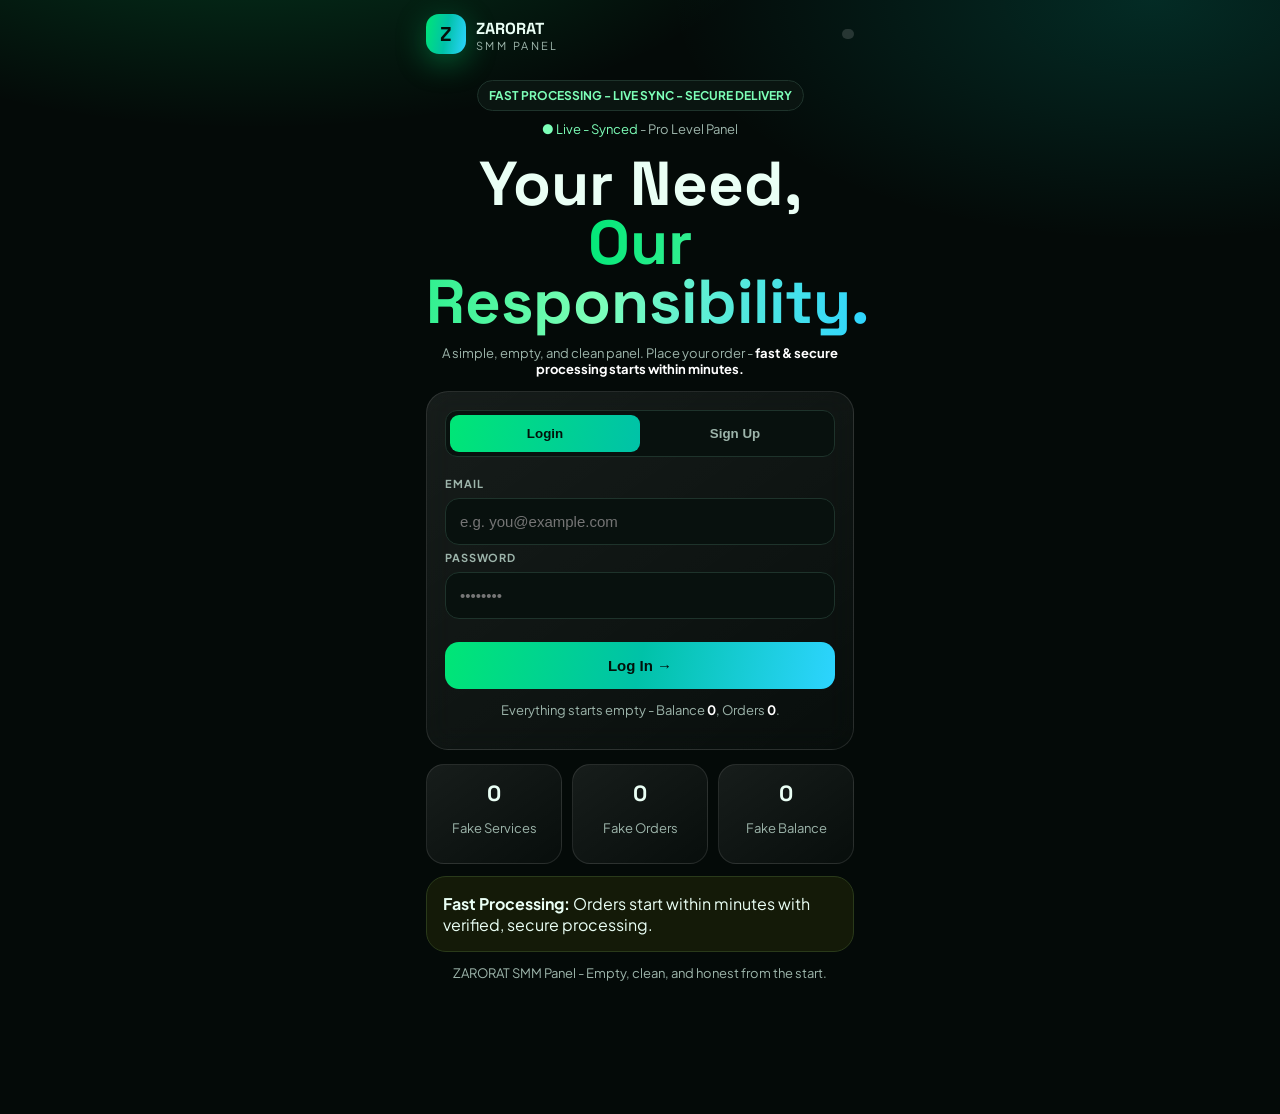
==== Index.html @ 564c0ac4 "Add files via upload" ====
<!DOCTYPE html>
<html lang="en"><head><meta charset="UTF-8"><meta name="viewport" content="width=device-width,initial-scale=1,viewport-fit=cover">
<title>ZARORAT - SMM Panel</title>
<link href="https://fonts.googleapis.com/css2?family=Space+Grotesk:wght@500;600;700&family=Plus+Jakarta+Sans:wght@400;500;600;700;800&display=swap" rel="stylesheet">
<style>
:root{--bg:#040a08;--line:#1e332b;--text:#eafff5;--muted:#9db5ab;--green:#00e676;--teal:#00c2a8}
*{box-sizing:border-box;-webkit-tap-highlight-color:transparent}body{margin:0;background:radial-gradient(900px 400px at 20% -10%,rgba(0,230,118,.22),transparent 60%),radial-gradient(800px 400px at 90% 0%,rgba(0,194,168,.18),transparent 60%),var(--bg);color:var(--text);font-family:'Plus Jakarta Sans',system-ui,sans-serif}
.font-display{font-family:'Space Grotesk',sans-serif}.wrap{max-width:460px;margin:auto;padding:14px 16px 120px}.wrap-wide{max-width:1180px;margin:auto;padding:14px 16px 60px}
.top{display:flex;justify-content:space-between;align-items:center}.logo{display:flex;gap:10px;align-items:center}.z{width:40px;height:40px;border-radius:13px;background:linear-gradient(100deg,#00e676,#00c2a8,#2dd4ff);display:flex;align-items:center;justify-content:center;font-family:'Space Grotesk';font-weight:700;font-size:20px;color:#03110a;box-shadow:0 8px 30px rgba(0,230,118,.35)}
.dot{width:10px;height:10px;border-radius:99px;background:#fff;opacity:.14;border:none;cursor:pointer}
.chip{border:1px solid var(--line);background:#0a1511;border-radius:999px;padding:7px 11px;font-size:12px;font-weight:700;display:inline-flex;gap:6px;align-items:center}
.hero{margin-top:26px;text-align:center}.hero h1{font-family:'Space Grotesk';font-size:clamp(38px,11vw,62px);line-height:.95;margin:18px 0 12px}.grad-text{background:linear-gradient(100deg,#00e676,#7dffb8,#2dd4ff);-webkit-background-clip:text;background-clip:text;color:transparent}
.glass{background:linear-gradient(145deg,rgba(255,255,255,.08),rgba(255,255,255,.02));border:1px solid rgba(255,255,255,.11);backdrop-filter:blur(14px);border-radius:22px;padding:18px}
.input{width:100%;background:#08110e;border:1px solid var(--line);color:var(--text);border-radius:14px;padding:14px;font-size:15px;outline:none;margin-top:6px}.input:focus{border-color:#00e676;box-shadow:0 0 0 3px rgba(0,230,118,.16)}
.label{font-size:11px;font-weight:700;letter-spacing:.08em;text-transform:uppercase;color:var(--muted)}
.btn{width:100%;background:linear-gradient(100deg,#00e676,#00c2a8,#2dd4ff);color:#03110a;border:none;border-radius:14px;padding:15px;font-weight:800;font-size:15px;cursor:pointer}
.btn2{background:#0e1a14;border:1px solid var(--line);color:var(--text);border-radius:12px;padding:10px 14px;font-weight:700;cursor:pointer}
.tabs{display:grid;grid-template-columns:1fr 1fr;background:#08110e;border:1px solid var(--line);border-radius:12px;padding:4px}.tabs button{border:none;padding:11px;border-radius:9px;font-weight:700;cursor:pointer;background:transparent;color:var(--muted)}.tabs button.on{background:linear-gradient(100deg,#00e676,#00c2a8);color:#03110a}
.grid3{display:grid;grid-template-columns:1fr 1fr 1fr;gap:10px;margin-top:14px}.mini{background:linear-gradient(145deg,rgba(255,255,255,.08),rgba(255,255,255,.02));border:1px solid rgba(255,255,255,.1);border-radius:18px;padding:14px;text-align:center}
.hidden{display:none!important}.sticky{position:sticky;top:0;z-index:20;background:rgba(5,11,9,.92);backdrop-filter:blur(12px);border-bottom:1px solid var(--line);margin:-14px -16px 0;padding:12px 16px}
.card{background:linear-gradient(145deg,rgba(255,255,255,.08),rgba(255,255,255,.02));border:1px solid rgba(255,255,255,.1);border-radius:20px;padding:16px;margin-top:12px}
.stat{display:grid;grid-template-columns:1fr 1fr;gap:12px}.stat>div{background:linear-gradient(145deg,rgba(255,255,255,.08),rgba(255,255,255,.02));border:1px solid rgba(255,255,255,.1);border-radius:20px;padding:16px}
.big{font-family:'Space Grotesk';font-size:28px;font-weight:700}.green{color:var(--green)} .muted{color:var(--muted);font-size:13px}
.nav{position:fixed;bottom:0;left:0;right:0;background:#070f0c;border-top:1px solid var(--line);padding:8px 6px calc(10px + env(safe-area-inset-bottom));z-index:30}.navin{max-width:460px;margin:auto;display:grid;grid-template-columns:repeat(7,1fr)}.nav button{background:none;border:none;color:var(--muted);font-size:10px;font-weight:700;display:flex;flex-direction:column;gap:3px;align-items:center;cursor:pointer}.nav button.on{color:var(--green)}
.easypaisa{background:linear-gradient(135deg,#7dffb8,#00e676,#00c2a8);color:#03110a;border-radius:26px;padding:18px;margin-top:14px}.easypaisa .num{font-family:'Space Grotesk';font-size:36px;font-weight:700}
.flex{display:flex;gap:8px}.mt{margin-top:14px} .bar{height:8px;background:#08110e;border-radius:99px;overflow:hidden}.bar i{display:block;height:100%;background:linear-gradient(90deg,#00e676,#2dd4ff)}
.admin-nav{display:flex;gap:8px;overflow:auto;padding-bottom:4px;scrollbar-width:none}.admin-nav button{white-space:nowrap}
.pill{padding:5px 10px;border-radius:999px;font-size:11px;font-weight:800}.ok{background:#0f2a1e;color:#7dffb8;border:1px solid #1f4a35}.warn{background:#2a230f;color:#ffd88a;border:1px solid #4a3a1a}.bad{background:#2a1013;color:#ff8a94;border:1px solid #4a1a20}
.row{display:flex;justify-content:space-between;gap:10px;align-items:center}
</style></head><body><div id="app"></div>
<script>
const KEY="ZARORAT-ADM-2026";
let DB=JSON.parse(localStorage.getItem("zarorat_v2")||"null")||{users:[],services:[],orders:[],deposits:[],tickets:[],notifications:[],coupons:[],announcements:[],categories:[],activity:[],settings:{panelName:"ZARORAT",minDeposit:50,referralBonus:5,supportMessage:"Ask the admin anything. Replies appear inside your ticket."},favorites:[],transactions:[]};
let cur=JSON.parse(localStorage.getItem("zarorat_cur")||"null");
let screen=cur?"user":"auth",tab="home",adminTab="dashboard",authMode="login",catFilter="All",search="",sortBy="featured",tap=0,tapT=null;
function save(){localStorage.setItem("zarorat_v2",JSON.stringify(DB));if(cur)localStorage.setItem("zarorat_cur",JSON.stringify(cur));else localStorage.removeItem("zarorat_cur")}
function uid(){return Math.random().toString(36).slice(2,9)+Date.now().toString(36)}
function esc(s){return String(s||"").replace(/</g,"&lt;")}
function money(n){return "Rs "+(n||0)}
function log(t){DB.activity.unshift({text:t,createdAt:new Date().toISOString()});save()}
function notify(u2,t,m){DB.notifications.unshift({id:uid(),userId:u2,title:t,message:m,readBy:[],createdAt:new Date().toISOString()});save()}
function level(s){if(s>=20000)return{name:"VIP",next:"Top level reached",p:100};if(s>=5000)return{name:"Gold",next:"Spend Rs 20,000 for VIP",p:s/200};if(s>=1000)return{name:"Silver",next:"Spend Rs 5,000 for Gold",p:s/50};return{name:"New",next:"Spend Rs 1,000 for Silver",p:s/10}}
function myOrders(){return DB.orders.filter(o=>cur&&o.userId===cur.id).sort((a,b)=>b.createdAt.localeCompare(a.createdAt))}
function myDeposits(){return DB.deposits.filter(d=>cur&&d.userId===cur.id)}
function myTickets(){return DB.tickets.filter(t=>cur&&t.userId===cur.id)}
function myNotifs(){return DB.notifications.filter(n=>cur&&(n.userId==="all"||n.userId===cur.id))}
function unread(){return myNotifs().filter(n=>!(n.readBy||[]).includes(cur.id)).length}
function serviceCard(s){let pop=DB.orders.filter(o=>o.serviceId===s.id).length,fav=DB.favorites.some(f=>cur&&f.userId===cur.id&&f.serviceId===s.id);return `<div class="card"><div class="row"><div><span class="chip" style="color:#7dffb8">${esc(s.category)}</span><p style="font-weight:800;margin:10px 0 4px">${esc(s.name)}</p><p class="muted">Min ${s.min} - Max ${s.max} ${pop?` - ${pop} orders`:""}</p><p class="muted">${esc(s.description||"")}</p></div><div style="text-align:right"><b class="green">${money(s.pricePer1000)}<br><span class="muted" style="font-size:11px">/ 1000</span></b><br><button class="btn2" style="margin-top:8px" onclick="toggleFav('${s.id}')">${fav?"★":"☆"}</button></div></div><button class="btn" style="margin-top:12px;padding:11px" onclick="orderService('${s.id}')">Order This Service</button></div>`}
function render(){let app=document.getElementById("app");if(screen==="auth")app.innerHTML=authHTML();else if(screen==="admin")app.innerHTML=adminHTML();else app.innerHTML=userHTML();window.scrollTo(0,0)}
function authHTML(){return `<div class="wrap"><div class="row"><div class="logo"><div class="z">Z</div><div><b class="font-display">${DB.settings.panelName}</b><div class="muted" style="font-size:11px;letter-spacing:.22em">SMM PANEL</div></div></div><button class="dot" onclick="dotTap()"></button></div>
<div id="adminBox" class="hidden glass mt"><p class="label">Admin Access</p><div class="flex" style="margin-top:10px"><input id="admKey" type="password" class="input" style="margin:0" placeholder="Admin key"><button class="btn" style="width:auto;margin-left:8px" onclick="openAdmin()">Open</button></div><p id="admErr" class="muted"></p></div>
<div class="hero"><span class="chip" style="color:#7dffb8">FAST PROCESSING - LIVE SYNC - SECURE DELIVERY</span><p class="muted" style="margin-top:10px"><span style="color:#7dffb8">● Live - Synced</span> - Pro Level Panel</p><h1>Your Need,<br><span class="grad-text">Our Responsibility.</span></h1><p class="muted">A simple, empty, and clean panel. Place your order - <b style="color:#fff">fast & secure processing starts within minutes.</b></p></div>
<div class="glass mt"><div class="tabs"><button class="${authMode==="login"?"on":""}" onclick="setAuth('login')">Login</button><button class="${authMode==="signup"?"on":""}" onclick="setAuth('signup')">Sign Up</button></div>
<div style="margin-top:14px">${authMode==="signup"?`<label class="label">Full Name</label><input id="fName" class="input" placeholder="Your name">`:""}
<label class="label">Email</label><input id="fEmail" class="input" placeholder="e.g. you@example.com">
<label class="label">Password</label><input id="fPass" type="password" class="input" placeholder="••••••••">
${authMode==="signup"?`<label class="label">Referral Code (Optional)</label><input id="fRef" class="input" placeholder="e.g. ZAR-ABC123">`:""}
<p id="authMsg" class="muted"></p><button class="btn" style="margin-top:10px" onclick="doAuth()">${authMode==="login"?"Log In →":"Create Account →"}</button><p style="text-align:center" class="muted">Everything starts empty - Balance <b style="color:#fff">0</b>, Orders <b style="color:#fff">0</b>.</p></div></div>
<div class="grid3"><div class="mini"><b class="font-display" style="font-size:22px">0</b><p class="muted">Fake Services</p></div><div class="mini"><b class="font-display" style="font-size:22px">0</b><p class="muted">Fake Orders</p></div><div class="mini"><b class="font-display" style="font-size:22px">0</b><p class="muted">Fake Balance</p></div></div>
<div class="card" style="border-color:#2a3a1a;background:#141a08"><b>Fast Processing:</b> Orders start within minutes with verified, secure processing.</div>
<p style="text-align:center" class="muted">${DB.settings.panelName} SMM Panel - Empty, clean, and honest from the start.</p></div>`}
function setAuth(m){authMode=m;render()}
function dotTap(){tap++;clearTimeout(tapT);if(tap>=3){tap=0;document.getElementById("adminBox").classList.remove("hidden");return}tapT=setTimeout(()=>tap=0,900)}
function openAdmin(){let v=document.getElementById("admKey").value;if(v.trim()===KEY){screen="admin";adminTab="dashboard";render()}else document.getElementById("admErr").textContent="Admin key is incorrect."}
function doAuth(){let email=document.getElementById("fEmail").value.trim().toLowerCase(),pass=document.getElementById("fPass").value,msg=document.getElementById("authMsg");if(!email.includes("@")){msg.textContent="Enter a valid email address.";return}if(pass.length<4){msg.textContent="Password must be at least 4 characters.";return}let uname=email.split("@")[0];if(authMode==="signup"){let name=document.getElementById("fName").value.trim();if(!name){msg.textContent="Enter your name.";return}if(DB.users.some(u=>u.email===email)){msg.textContent="An account with this email already exists. Please log in instead.";return}let ref=document.getElementById("fRef").value.trim().toUpperCase(),referredBy="";if(ref){let r=DB.users.find(u=>u.referralCode===ref);if(!r){msg.textContent="That referral code is not valid.";return}referredBy=r.id}let code="ZAR-"+uname.toUpperCase().replace(/[^A-Z0-9]/g,"").slice(0,6)+uid().slice(0,4).toUpperCase();let u={id:uid(),name,username:uname,email,password:pass,balance:0,status:"Active",referralCode:code,referredBy,createdAt:new Date().toISOString()};DB.users.push(u);cur=u;save();log("New user signed up: @"+uname);screen="user";tab="home";render()}else{let f=DB.users.find(u=>(u.email===email||u.username===email)&&u.password===pass);if(!f){msg.textContent="Email or password is incorrect.";return}if(f.status==="Blocked"){msg.textContent="Your account is blocked. Contact support.";return}cur=f;save();screen="user";tab="home";render()}}
function logout(){cur=null;save();screen="auth";render()}
function orderService(id){tab="new";render();setTimeout(()=>{let el=document.getElementById("selSvc");if(el)el.value=id;calcPrice()},50)}
function toggleFav(id){if(!cur)return;let i=DB.favorites.findIndex(f=>f.userId===cur.id&&f.serviceId===id);if(i>=0)DB.favorites.splice(i,1);else DB.favorites.push({userId:cur.id,serviceId:id,createdAt:new Date().toISOString()});save();render()}
function calcPrice(){let sel=document.getElementById("selSvc"),q=document.getElementById("qty");if(!sel||!q)return;let s=DB.services.find(x=>x.id===sel.value);let box=document.getElementById("priceBox");if(!s||!q.value){box.innerHTML="";return}let est=Math.ceil(Number(q.value)/1000*s.pricePer1000);let coup=document.getElementById("couponIn")?.value.trim().toUpperCase();let disc=0;if(coup){let c=DB.coupons.find(x=>x.code===coup&&x.active);if(c)disc=Math.floor(est*c.discountPercent/100)}box.innerHTML=`<div class="row"><span class="muted">Estimated Price</span><b>${money(est)}</b></div>${disc?`<div class="row"><span class="muted">Coupon Discount</span><b class="green">- ${money(disc)}</b></div>`:""}<div class="row" style="border-top:1px solid var(--line);padding-top:8px"><span>You Pay</span><b class="green">${money(Math.max(0,est-disc))}</b></div>`;box.dataset.final=Math.max(0,est-disc)}
function placeOrder(){let sel=document.getElementById("selSvc"),link=document.getElementById("link").value.trim(),q=Number(document.getElementById("qty").value),msg=document.getElementById("orderMsg");let s=DB.services.find(x=>x.id===sel.value);if(!s){msg.textContent="Please select a service first.";return}if(!link.startsWith("http")){msg.textContent="Enter a valid link - it must start with http / https.";return}if(!q||q<s.min||q>s.max){msg.textContent=`Quantity must be between ${s.min} and ${s.max}.`;return}calcPrice();let final=Number(document.getElementById("priceBox").dataset.final||0);if(cur.balance<final){msg.textContent=`Balance is low. You need ${money(final)}, and your balance is ${money(cur.balance)}.`;return}let coup=document.getElementById("couponIn").value.trim().toUpperCase();let c=DB.coupons.find(x=>x.code===coup&&x.active);DB.orders.unshift({id:uid(),userId:cur.id,username:cur.username,serviceId:s.id,serviceName:s.name,link,quantity:q,price:final,status:"Pending",couponCode:c?c.code:"",createdAt:new Date().toISOString()});cur.balance-=final;save();log(`User @${cur.username} placed order: ${s.name} (Qty ${q}, ${money(final)})`);if(cur.referredBy){let r=DB.users.find(u=>u.id===cur.referredBy);if(r){let bonus=Math.floor(final*DB.settings.referralBonus/100);if(bonus>0){r.balance+=bonus;DB.transactions.unshift({id:uid(),userId:r.id,username:r.username,type:"Referral Bonus",title:`Referral bonus from @${cur.username}`,amount:bonus,status:"Paid",createdAt:new Date().toISOString()});notify(r.id,"Referral Bonus Earned",`You earned ${money(bonus)} referral bonus from @${cur.username}.`)}}}save();tab="orders";render()}
function submitDeposit(){let amt=Number(document.getElementById("depAmt").value),tid=document.getElementById("depTid").value.trim(),note=document.getElementById("depNote").value.trim(),msg=document.getElementById("depMsg");if(!amt||amt<=0){msg.textContent="Enter a valid amount greater than 0.";return}if(amt<DB.settings.minDeposit){msg.textContent=`Minimum deposit is ${money(DB.settings.minDeposit)}.`;return}if(!tid){msg.textContent="Enter your Transaction ID (TID).";return}DB.deposits.unshift({id:uid(),userId:cur.id,username:cur.username,amount:amt,tid,note,status:"Pending",createdAt:new Date().toISOString()});save();log(`User @${cur.username} requested deposit: ${money(amt)} (TID ${tid})`);msg.textContent="Deposit request submitted! Status: Pending. Admin will approve it.";document.getElementById("depAmt").value="";document.getElementById("depTid").value=""}
function createTicket(){let sub=document.getElementById("tSub").value.trim(),m=document.getElementById("tMsg").value.trim(),msg=document.getElementById("ticketMsg");if(!sub||!m){msg.textContent="Enter a subject and a message.";return}DB.tickets.unshift({id:uid(),userId:cur.id,username:cur.username,email:cur.email,subject:sub,message:m,status:"Open",replies:[],createdAt:new Date().toISOString()});save();log(`User @${cur.username} opened ticket: ${sub}`);msg.textContent="Ticket created. Admin will reply here.";document.getElementById("tSub").value="";document.getElementById("tMsg").value="";render()}
function replyTicket(id){let v=document.getElementById("reply-"+id).value.trim();if(!v)return;let t=DB.tickets.find(x=>x.id===id);t.replies.push({sender:"user",text:v,at:new Date().toISOString()});t.status="Open";save();render()}
function markRead(id){let n=DB.notifications.find(x=>x.id===id);if(n&&!n.readBy.includes(cur.id))n.readBy.push(cur.id);save();render()}
function markAllRead(){myNotifs().forEach(n=>{if(!n.readBy.includes(cur.id))n.readBy.push(cur.id)});save();render()}
function copyText(t,el){if(navigator.clipboard)navigator.clipboard.writeText(t);if(el)el.textContent="Copied!";setTimeout(()=>render(),1200)}
function goTab(t){tab=t;render()}
function setCat(c){catFilter=c;render()}
function reorder(id){let o=DB.orders.find(x=>x.id===id);if(!o)return;tab="new";render();setTimeout(()=>{let el=document.getElementById("selSvc");if(el)el.value=o.serviceId;let l=document.getElementById("link");if(l)l.value=o.link;let q=document.getElementById("qty");if(q)q.value=o.quantity;calcPrice()},50)}
function userHTML(){
let spent=myOrders().filter(o=>o.status!=="Cancelled"&&o.status!=="Refunded").reduce((s,o)=>s+o.price,0);
let comp=myOrders().filter(o=>o.status==="Completed").length,pend=myOrders().filter(o=>o.status==="Pending").length;
let lvl=level(spent),refs=DB.users.filter(u=>u.referredBy===cur.id),refEarn=DB.transactions.filter(t=>t.userId===cur.id&&t.type==="Referral Bonus").reduce((s,t)=>s+t.amount,0);
let ann=DB.announcements.filter(a=>a.enabled);
let visible=DB.services.filter(s=>(catFilter==="All"||s.category===catFilter)&&s.name.toLowerCase().includes(search.toLowerCase()));
if(sortBy==="low")visible=[...visible].sort((a,b)=>a.pricePer1000-b.pricePer1000);if(sortBy==="high")visible=[...visible].sort((a,b)=>b.pricePer1000-a.pricePer1000);
let cats=["All",...new Set([...(DB.categories.map(c=>c.name)),...DB.services.map(s=>s.category),"Instagram","TikTok","YouTube","Facebook","Design","Website","Other"])];
let favIds=new Set(DB.favorites.filter(f=>f.userId===cur.id).map(f=>f.serviceId));
let wallet=[];myDeposits().forEach(d=>wallet.push({date:d.createdAt,title:"Deposit - Easypaisa",detail:"TID "+d.tid,amount:d.amount,status:d.status}));myOrders().forEach(o=>wallet.push({date:o.createdAt,title:"Order - "+o.serviceName,detail:"Qty "+o.quantity,amount:-o.price,status:o.status}));DB.transactions.filter(t=>t.userId===cur.id).forEach(t=>wallet.push({date:t.createdAt,title:t.title,detail:t.type,amount:t.amount,status:t.status}));wallet.sort((a,b)=>b.date.localeCompare(a.date));
let header=`<div class="wrap"><div class="sticky"><div class="row"><div class="logo"><div class="z">Z</div><div><b class="font-display">${DB.settings.panelName} <span class="green">PANEL</span></b><div class="muted">Hello, ${esc(cur.name)} - <span style="color:#7dffb8">● Live - Synced</span></div></div></div><div class="flex"><button class="btn2" onclick="goTab('notifications')">🔔 ${unread()?`<b style="color:#ff5d6c">${unread()}</b>`:""}</button><button class="btn2" onclick="logout()">Logout</button></div></div></div>`;
let body="";
if(tab==="home"){
body+=ann.map(a=>`<div class="card" style="border-color:#2a3a1a;background:#141a08"><b>📢 ${esc(a.title)}</b><p>${esc(a.message)}</p></div>`).join("");
body+=`<div style="background:linear-gradient(100deg,#00e676,#00c2a8,#2dd4ff);color:#03110a;border-radius:24px;padding:20px;margin-top:14px"><p style="font-size:11px;font-weight:800;letter-spacing:.18em">FAST PROCESSING - SECURE APPROVAL</p><h2 class="font-display" style="font-size:28px;line-height:1.05;margin:8px 0">Place your order,<br>processing starts fast.</h2><button class="btn" style="background:#03110a;color:#fff;width:auto;padding:11px 18px" onclick="goTab('new')">New Order →</button></div>`;
body+=`<div class="row mt"><h3 class="font-display">📊 My Analytics</h3><span class="chip">👑 ${lvl.name}</span></div><div class="stat mt"><div><p class="muted">MY BALANCE</p><p class="big">${money(cur.balance)}</p><a href="#" onclick="goTab('wallet');return false" class="green" style="font-size:12px;font-weight:700">View Wallet History →</a></div><div><p class="muted">TOTAL ORDERS</p><p class="big">${myOrders().length}</p></div><div><p class="muted">TOTAL SPENT</p><p class="big">${money(spent)}</p><p class="muted">${lvl.next}</p></div><div><p class="muted">COMPLETED</p><p class="big">${comp}</p><p style="color:#ffd88a;font-size:12px">${pend} pending</p></div></div>`;
body+=`<div class="flex mt"><button class="btn2" style="flex:1" onclick="goTab('favorites')">⭐ Favorites<br><span class="muted">${DB.services.filter(s=>favIds.has(s.id)).length} saved</span></button><button class="btn2" style="flex:1" onclick="goTab('profile')">🎁 Referrals<br><span class="muted">${refs.length} - ${money(refEarn)} earned</span></button></div>`;
body+=`<button class="card" style="width:100%;text-align:left;display:flex;gap:12px;align-items:center;cursor:pointer" onclick="goTab('deposit')"><span style="width:44px;height:44px;border-radius:14px;background:linear-gradient(100deg,#00e676,#00c2a8);display:flex;align-items:center;justify-content:center;font-size:20px">₨</span><span style="flex:1;text-align:left"><b>Add Funds - Easypaisa</b><br><span class="muted">Deposit to 03493959558 — Mohammad Ajmal</span></span>→</button>`;
body+=`<button class="card" style="width:100%;text-align:left;cursor:pointer" onclick="goTab('support')">🛟 <b>Support / Tickets</b> <span class="muted">- ${myTickets().length} tickets - Instant Support</span></button>`;
body+=`<div class="row mt"><h3 class="font-display">Services</h3><span class="chip">${DB.services.length} available</span></div><div style="display:flex;gap:8px;overflow:auto;margin-top:10px">${cats.map(c=>`<button class="btn2" style="${catFilter===c?'background:linear-gradient(100deg,#00e676,#00c2a8);color:#03110a':''};white-space:nowrap" onclick="setCat('${c}')">${c}</button>`).join("")}</div><div class="flex mt"><input class="input" style="margin:0" placeholder="Search services..." value="${esc(search)}" oninput="search=this.value;render()"><select class="input" style="margin:0;width:150px" onchange="sortBy=this.value;render()"><option value="featured">Featured</option><option value="low">Price: Low → High</option><option value="high">Price: High → Low</option></select></div><div>${visible.length?visible.map(serviceCard).join(""):`<div class="card" style="text-align:center;padding:28px"><h3>No services available yet</h3><p class="muted">Please contact admin to add a service. As soon as a service is added, it will be listed here.</p><button class="btn2" onclick="goTab('support')">Contact Support</button></div>`}</div>`;
body+=`<div class="card" style="border-color:#2a3a1a;background:#141a08">🔒 <b>Fast Processing:</b> Orders are processed with fast & secure processing. Instant Support available.</div>`;
}
if(tab==="deposit"){
body+=`<h2 class="font-display" style="font-size:32px">Deposit</h2><p class="muted">ADD FUNDS - SECURE APPROVAL</p><div class="easypaisa"><div class="row"><span style="background:#03110a;color:#fff;padding:6px 12px;border-radius:999px;font-size:11px;font-weight:800">🏦 EASYPAISA</span><span style="background:rgba(255,255,255,.25);padding:5px 10px;border-radius:999px;font-size:11px;font-weight:800">SECURE - VERIFIED</span></div><p style="font-size:11px;font-weight:800;letter-spacing:.16em;margin-top:18px">SEND MONEY TO THIS ACCOUNT</p><p class="num">03493959558</p><div style="background:#03110a;color:#fff;border-radius:16px;padding:14px;display:flex;justify-content:space-between"><div><p style="font-size:11px;color:#9db5ab">ACCOUNT NAME</p><b style="font-size:18px">Mohammad Ajmal</b></div><span class="chip" style="color:#7dffb8">EASYPAISA</span></div><button class="btn" style="background:#03110a;color:#fff;margin-top:12px" onclick="copyText('03493959558',this)">📋 Copy Number</button></div>`;
body+=`<div class="grid3"><div class="mini"><p class="muted">YOUR BALANCE</p><b>${money(cur.balance)}</b></div><div class="mini"><p class="muted">DEPOSITS</p><b>${myDeposits().length}</b></div><div class="mini"><p class="muted">PENDING</p><b style="color:#ffd88a">${myDeposits().filter(d=>d.status==="Pending").length}</b></div></div>`;
body+=`<div class="card"><h3>How to Deposit</h3><p><b>1.</b> Send money to Easypaisa number above</p><p class="muted">Open Easypaisa and send your amount to 03493959558 — Mohammad Ajmal.</p><p><b>2.</b> Enter Amount + Transaction ID (TID) below</p><p class="muted">After payment, copy the TID from your Easypaisa receipt / SMS.</p><p><b>3.</b> Submit — Admin will approve and add balance</p><p class="muted">Your request stays Pending until admin checks it.</p></div>`;
body+=`<div class="card"><h3>Deposit Form</h3><label class="label">Amount (Rs) * — Minimum ${money(DB.settings.minDeposit)}</label><input id="depAmt" type="number" class="input" placeholder="e.g. 500"><label class="label">Transaction ID (TID) *</label><input id="depTid" class="input" placeholder="e.g. 1234567890"><label class="label">Note (Optional)</label><input id="depNote" class="input" placeholder="e.g. Sent from Easypaisa app"><p id="depMsg" class="muted"></p><button class="btn" onclick="submitDeposit()">Submit Deposit Request</button><p class="muted" style="text-align:center">Balance is added only after admin approval.</p></div>`;
body+=`<h3 class="mt">Deposit History <span class="chip">${myDeposits().length} deposits</span></h3>`+(myDeposits().length?myDeposits().map(d=>`<div class="card"><div class="row"><div><b class="font-display" style="font-size:24px">${money(d.amount)}</b><p class="muted">TID: <b style="color:#fff">${esc(d.tid)}</b></p><p class="muted">${esc(d.note||"")} - ${new Date(d.createdAt).toLocaleString()}</p></div><span class="pill ${d.status==="Approved"?"ok":d.status==="Rejected"?"bad":"warn"}">${d.status}</span></div></div>`).join(""):`<div class="card" style="text-align:center">No deposits yet</div>`);
}
if(tab==="new"){
body+=`<h2 class="font-display">New Order</h2><p class="muted">Balance: <b style="color:#fff">${money(cur.balance)}</b></p><div class="card"><label class="label">Select Service</label><select id="selSvc" class="input" onchange="calcPrice()"><option value="">— Choose a service —</option>${DB.services.map(s=>`<option value="${s.id}">${esc(s.name)} — ${money(s.pricePer1000)}/1000</option>`).join("")}</select><label class="label">Link</label><input id="link" class="input" placeholder="https://instagram.com/..."><label class="label">Quantity</label><input id="qty" type="number" class="input" placeholder="e.g. 1000" oninput="calcPrice()"><label class="label">Coupon Code (Optional)</label><div class="flex"><input id="couponIn" class="input" style="margin:0" placeholder="e.g. SAVE10"><button class="btn2" onclick="calcPrice()">Apply</button></div><div id="priceBox" class="card" style="background:#08110e"></div><p id="orderMsg" class="muted"></p><button class="btn" onclick="placeOrder()">Place Order</button></div><button class="card" style="width:100%;text-align:left;cursor:pointer" onclick="goTab('support')">💬 <b>Order Help via Support</b><br><span class="muted">Open a ticket and admin will help →</span></button>`;
}
if(tab==="orders"){
body+=`<h2 class="font-display">My Orders</h2><p class="muted">Track all your orders here.</p>`+(myOrders().length?myOrders().map(o=>`<div class="card"><div class="row"><div><b>${esc(o.serviceName)}</b><p class="muted">Qty ${o.quantity} - ${money(o.price)} ${o.couponCode?` - Coupon ${o.couponCode}`:""}</p></div><span class="pill ${o.status==="Completed"?"ok":o.status==="Cancelled"?"bad":"warn"}">${o.status}</span></div><p style="color:#7dc8ff;word-break:break-all">${esc(o.link)}</p><div class="bar mt"><i style="width:${o.status==="Completed"?100:o.status==="Cancelled"?100:35}%"></i></div><p class="muted">${new Date(o.createdAt).toLocaleString()}</p><button class="btn2" onclick="reorder('${o.id}')">↻ Reorder</button></div>`).join(""):`<div class="card" style="text-align:center"><h3>No orders yet</h3><button class="btn" onclick="goTab('new')">Place a New Order</button></div>`);
}
if(tab==="favorites"){let favs=DB.services.filter(s=>favIds.has(s.id));body+=`<h2 class="font-display">Favorites</h2><p class="muted">Tap the star on any service to save it here.</p>`+(favs.length?favs.map(serviceCard).join(""):`<div class="card" style="text-align:center">No favorites yet<br><button class="btn" style="margin-top:10px" onclick="goTab('home')">Browse Services</button></div>`)}
if(tab==="wallet"){body+=`<h2 class="font-display">Transaction History</h2><p class="muted">Deposits, order payments, refunds, referral bonuses.</p><div class="grid3"><div class="mini"><p class="muted">BALANCE</p><b>${money(cur.balance)}</b></div><div class="mini"><p class="muted">SPENT</p><b>${money(spent)}</b></div><div class="mini"><p class="muted">REFERRAL</p><b class="green">+ ${money(refEarn)}</b></div></div>`+(wallet.length?wallet.map(r=>`<div class="card"><div class="row"><div><b>${esc(r.title)}</b><p class="muted">${esc(r.detail)} - ${new Date(r.date).toLocaleString()}</p></div><div style="text-align:right"><b class="${r.amount>=0?"green":""}">${r.amount>=0?"+":""}${money(r.amount)}</b><br><span class="chip">${r.status}</span></div></div></div>`).join(""):`<div class="card" style="text-align:center">No transactions yet</div>`)}
if(tab==="notifications"){body+=`<h2 class="font-display">Notifications</h2><p class="muted">${unread()} unread - ${myNotifs().length} total</p>${unread()?`<button class="btn2" onclick="markAllRead()">Mark all as read</button>`:""}`+(myNotifs().length?myNotifs().map(n=>`<div class="card"><b>${esc(n.title)} ${!(n.readBy||[]).includes(cur.id)?"●":""}</b><p class="muted">${esc(n.message)}</p><p class="muted">${new Date(n.createdAt).toLocaleString()}</p>${!(n.readBy||[]).includes(cur.id)?`<button class="btn2" onclick="markRead('${n.id}')">Mark as Read</button>`:""}</div>`).join(""):`<div class="card" style="text-align:center">No notifications yet</div>`)}
if(tab==="support"){
body+=`<h2 class="font-display">Support / Tickets</h2><p class="muted">${esc(DB.settings.supportMessage)}</p><p class="muted">Contact is via Tickets only. Instant Support.</p><div class="card"><h3>Create Ticket</h3><label class="label">Subject</label><input id="tSub" class="input" placeholder="e.g. My order is still pending"><label class="label">Message</label><textarea id="tMsg" class="input" rows="4" placeholder="Write your problem in detail..."></textarea><p id="ticketMsg" class="muted"></p><button class="btn" onclick="createTicket()">Create Ticket</button></div><h3 class="mt">My Tickets <span class="chip">${myTickets().length} tickets</span></h3>`+(myTickets().length?myTickets().map(t=>`<div class="card"><div class="row"><div><b>${esc(t.subject)}</b><p class="muted">${new Date(t.createdAt).toLocaleString()}</p><p>${esc(t.message)}</p></div><span class="pill warn">${t.status}</span></div>${(t.replies||[]).map(r=>`<div class="card" style="background:#08110e"><b>${r.sender==="admin"?"ADMIN":"YOU"}</b> - ${new Date(r.at).toLocaleString()}<p>${esc(r.text)}</p></div>`).join("")}<div class="flex mt"><input id="reply-${t.id}" class="input" style="margin:0" placeholder="Write your reply..."><button class="btn2" onclick="replyTicket('${t.id}')">Send</button></div></div>`).join(""):`<div class="card" style="text-align:center">No tickets yet</div>`);
}
if(tab==="profile"){
body+=`<h2 class="font-display">Profile</h2><div class="card"><div class="row"><div style="width:56px;height:56px;border-radius:16px;background:linear-gradient(100deg,#00e676,#00c2a8);display:flex;align-items:center;justify-content:center;font-size:24px;font-weight:800;color:#03110a">${esc(cur.name[0]?.toUpperCase())}</div><div style="flex:1"><b>${esc(cur.name)}</b><p class="muted">@${esc(cur.username)} - ${esc(cur.email)}</p></div></div></div>`;
body+=`<div class="card"><b>👑 ${lvl.name} Level</b> - ${lvl.next}<div class="bar mt"><i style="width:${lvl.p}%"></i></div><p class="muted">Levels: New (Rs 0) - Silver (Rs 1,000) - Gold (Rs 5,000) - VIP (Rs 20,000)</p></div>`;
body+=`<div class="grid3"><div class="mini"><p class="muted">BALANCE</p><b>${money(cur.balance)}</b></div><div class="mini"><p class="muted">ORDERS</p><b>${myOrders().length}</b></div><div class="mini"><p class="muted">STATUS</p><b>${cur.status||"Active"}</b></div></div>`;
body+=`<div class="card"><h3>🎁 My Referral</h3><p class="muted">Share your code. When someone signs up with it, you earn <b style="color:#fff">${DB.settings.referralBonus}%</b> of their orders as bonus.</p><div class="flex mt"><input readonly value="${cur.referralCode}" class="input" style="margin:0;font-weight:800"><button class="btn2" onclick="copyText('${cur.referralCode}',this)">Copy Code</button></div><div class="flex mt"><div class="card" style="flex:1;text-align:center;margin:0"><p class="muted">MY REFERRALS</p><b>${refs.length}</b></div><div class="card" style="flex:1;text-align:center;margin:0"><p class="muted">TOTAL EARNINGS</p><b class="green">${money(refEarn)}</b></div></div>${refs.map(r=>`<div class="row card"><b>${esc(r.name)} (@${esc(r.username)})</b><span class="muted">Joined ${new Date(r.createdAt).toLocaleDateString()}</span></div>`).join("")}</div>`;
body+=`<button class="card" style="width:100%;text-align:left;cursor:pointer" onclick="goTab('wallet')">🧾 <b>Wallet History</b></button><button class="card" style="width:100%;text-align:left;cursor:pointer" onclick="goTab('support')">🛟 <b>Support / Tickets</b></button><button class="card" style="width:100%;text-align:left;cursor:pointer" onclick="goTab('deposit')">₨ <b>Add Funds with Easypaisa</b><br><span class="muted">Deposit to 03493959558 — Mohammad Ajmal</span></button><button class="btn" style="background:#2a1013;color:#ff8a94;margin-top:14px" onclick="logout()">Logout</button><p class="muted" style="text-align:center">Fast Processing — Orders start within minutes.</p>`;
}
return header+body+`</div><nav class="nav"><div class="navin">${[["home","🏠","Home"],["deposit","₨","Deposit"],["new","＋","New"],["orders","📋","Orders"],["favorites","⭐","Saved"],["support","🛟","Support"],["profile","👤","Profile"]].map(x=>`<button class="${tab===x[0]?"on":""}" onclick="goTab('${x[0]}')">${x[1]}<span>${x[2]}</span></button>`).join("")}</div></nav>`;
}
function adminHTML(){
let pending=DB.orders.filter(o=>o.status==="Pending").length,pendDep=DB.deposits.filter(d=>d.status==="Pending").length,openT=DB.tickets.filter(t=>t.status==="Open"||t.status==="Replied").length;
let rev=DB.orders.filter(o=>o.status==="Completed").reduce((s,o)=>s+o.price,0);
let tabs=[["dashboard","Analytics"],["services","Services"],["categories","Categories"],["orders",`Orders (${pending})`],["deposits",`Deposits (${pendDep})`],["users","Users"],["tickets",`Tickets (${openT})`],["notifications","Notifications"],["coupons","Coupons"],["announcements","Announcements"],["activity","Activity Log"],["settings","Settings"]];
let h=`<div class="wrap-wide"><div class="sticky"><div class="row"><div class="logo"><div class="z">Z</div><div><b class="font-display">${DB.settings.panelName} <span class="green">ADMIN PRO</span></b><div class="muted">Control Panel - <span style="color:#7dffb8">● Live - Synced</span></div></div></div><button class="btn2" onclick="screen='auth';render()">Exit Admin</button></div><div class="admin-nav mt">${tabs.map(t=>`<button class="btn2" style="${adminTab===t[0]?'background:linear-gradient(100deg,#00e676,#00c2a8);color:#03110a':''}" onclick="adminTab='${t[0]}';render()">${t[1]}</button>`).join("")}</div></div>`;
let b="";
if(adminTab==="dashboard"){b+=`<h2 class="font-display" style="font-size:28px">Analytics Dashboard</h2><p class="muted">Live totals - nothing is fake.</p><div class="stat mt"><div><p class="muted">TOTAL REVENUE</p><p class="big">${money(rev)}</p></div><div><p class="muted">TOTAL USERS</p><p class="big">${DB.users.length}</p></div><div><p class="muted">TOTAL ORDERS</p><p class="big">${DB.orders.length}</p><p class="muted">${pending} pending</p></div><div><p class="muted">PENDING DEPOSITS</p><p class="big" style="color:#ffd88a">${pendDep}</p></div><div><p class="muted">OPEN TICKETS</p><p class="big" style="color:#7dc8ff">${openT}</p></div><div><p class="muted">SERVICES</p><p class="big">${DB.services.length}</p></div></div>`;b+=`<div class="card"><h3>Quick Actions</h3><div class="flex"><button class="btn2" onclick="adminTab='orders';render()">Review Orders →</button><button class="btn2" onclick="adminTab='tickets';render()">Reply to Tickets →</button><button class="btn2" onclick="adminTab='notifications';render()">Send Notification →</button></div></div>`;b+=`<div class="card"><h3>Recent Activity</h3>${DB.activity.slice(0,10).map(a=>`<p class="muted">${esc(a.text)} - ${new Date(a.createdAt).toLocaleString()}</p>`).join("")||"<p class='muted'>No activity yet.</p>"}</div>`}
if(adminTab==="services"){b+=`<div style="display:grid;grid-template-columns:380px 1fr;gap:16px"><div class="card"><h3>Add Service</h3><label class="label">Service Name</label><input id="sName" class="input" placeholder="e.g. Instagram Followers"><label class="label">Category</label><select id="sCat" class="input">${["Instagram","TikTok","YouTube","Facebook","Design","Website","Other",...DB.categories.map(c=>c.name)].map(c=>`<option>${c}</option>`).join("")}</select><div class="flex"><div style="flex:1"><label class="label">Price / 1000</label><input id="sPrice" type="number" class="input"></div><div style="flex:1"><label class="label">Min</label><input id="sMin" type="number" class="input" value="100"></div><div style="flex:1"><label class="label">Max</label><input id="sMax" type="number" class="input" value="10000"></div></div><label class="label">Description</label><textarea id="sDesc" class="input" rows="3" placeholder="Delivery time, quality, notes..."></textarea><button class="btn" style="margin-top:10px" onclick="addService()">+ Add Service</button></div><div><h3>Services List</h3>${DB.services.length?DB.services.map(s=>`<div class="card"><div class="row"><div><b>${esc(s.name)}</b><p class="muted">${esc(s.category)} - Min ${s.min} - Max ${s.max}</p><p class="muted">${esc(s.description||"No description.")}</p></div><div style="text-align:right"><b class="green">${money(s.pricePer1000)} / 1k</b><br><button class="btn2" style="color:#ff8a94;margin-top:8px" onclick="delService('${s.id}')">Delete</button></div></div></div>`).join(""):`<div class="card" style="text-align:center">No services yet</div>`}</div></div>`}
if(adminTab==="categories"){b+=`<div class="card"><h3>Add Category</h3><div class="flex"><input id="catName" class="input" style="margin:0" placeholder="e.g. Design"><button class="btn" style="width:auto" onclick="addCat()">+ Add</button></div></div><h3 class="mt">Categories</h3>${DB.categories.map(c=>`<div class="card"><div class="row"><b>${esc(c.name)}</b><button class="btn2" onclick="delCat('${c.id}')">Delete</button></div></div>`).join("")||"<p class='muted'>No custom categories.</p>"}`}
if(adminTab==="orders"){b+=`<h3>Orders</h3>${DB.orders.length?DB.orders.map(o=>`<div class="card"><div class="row"><div><b>${esc(o.serviceName)}</b><p class="muted">@${esc(o.username)} - Qty ${o.quantity} - ${money(o.price)}</p><a href="${esc(o.link)}" target="_blank" style="color:#7dc8ff;word-break:break-all">${esc(o.link)}</a></div><span class="pill ${o.status==="Completed"?"ok":o.status==="Cancelled"?"bad":"warn"}">${o.status}</span></div><div class="flex mt"><button class="btn2" onclick="setOrder('${o.id}','Pending')">Pending</button><button class="btn2" onclick="setOrder('${o.id}','Completed')">Completed</button><button class="btn2" onclick="setOrder('${o.id}','Cancelled')">Cancelled</button><button class="btn2" onclick="refundOrder('${o.id}')">Refund</button></div></div>`).join(""):`<div class="card" style="text-align:center">No orders yet</div>`}`}
if(adminTab==="deposits"){b+=`<h3>Deposit Requests</h3><p class="muted">Check Easypaisa payment first. Approve adds amount to balance.</p>${DB.deposits.length?DB.deposits.map(d=>`<div class="card"><div class="row"><div><b class="font-display" style="font-size:24px">${money(d.amount)}</b><p>@${esc(d.username)} - ${new Date(d.createdAt).toLocaleString()}</p><p>TID: <b>${esc(d.tid)}</b></p><p class="muted">${esc(d.note||"")}</p></div><span class="pill ${d.status==="Approved"?"ok":d.status==="Rejected"?"bad":"warn"}">${d.status}</span></div>${d.status==="Pending"?`<div class="flex mt"><button class="btn" style="width:auto" onclick="approveDep('${d.id}')">Approve & Add Balance</button><button class="btn2" onclick="rejectDep('${d.id}')">Reject</button></div>`:""}</div>`).join(""):`<div class="card" style="text-align:center">No deposit requests yet</div>`}`}
if(adminTab==="users"){b+=`<div style="display:grid;grid-template-columns:380px 1fr;gap:16px"><div class="card"><h3>Edit Balance</h3><label class="label">Select User</label><select id="balUser" class="input">${DB.users.map(u=>`<option value="${u.id}">${esc(u.name)} (@${esc(u.username)}) — ${money(u.balance)}</option>`).join("")}</select><label class="label">Amount (Rs)</label><input id="balAmt" type="number" class="input" placeholder="e.g. 500"><div class="flex mt"><button class="btn" onclick="addBal('add')">Add Balance</button><button class="btn2" onclick="addBal('remove')">Remove</button></div></div><div><h3>Users (${DB.users.length})</h3>${DB.users.map(u=>`<div class="card"><div class="row"><div><b>${esc(u.name)}</b><p class="muted">@${esc(u.username)} - ${esc(u.email||"")} - Referral: ${u.referralCode}</p><p class="muted">Joined ${new Date(u.createdAt).toLocaleDateString()} - ${DB.orders.filter(o=>o.userId===u.id).length} orders</p></div><div style="text-align:right"><b>${money(u.balance)}</b><br><span class="pill ${u.status==="Blocked"?"bad":"ok"}">${u.status||"Active"}</span></div></div><div class="flex mt"><button class="btn2" onclick="toggleBlock('${u.id}')">${u.status==="Blocked"?"Unblock":"Block"} User</button><button class="btn2" style="color:#ff8a94" onclick="delUser('${u.id}')">Delete User</button></div></div>`).join("")||"<p class='muted'>No users yet</p>"}</div></div>`}
if(adminTab==="tickets"){b+=`<h3>Support Tickets (${DB.tickets.length})</h3>${DB.tickets.map(t=>`<div class="card"><div class="row"><div><b>${esc(t.subject)}</b><p class="muted">@${esc(t.username)} - ${esc(t.email)} - ${new Date(t.createdAt).toLocaleString()}</p><p>${esc(t.message)}</p></div><span class="pill warn">${t.status}</span></div>${(t.replies||[]).map(r=>`<div class="card" style="background:#08110e"><b>${r.sender==="admin"?"ADMIN":"@"+esc(t.username)}</b><p>${esc(r.text)}</p></div>`).join("")}<div class="flex mt"><input id="areply-${t.id}" class="input" style="margin:0" placeholder="Write your reply..."><button class="btn2" onclick="adminReply('${t.id}')">Send</button><button class="btn2" onclick="closeTicket('${t.id}')">Close</button></div></div>`).join("")||"<div class='card'>No tickets here</div>"}`}
if(adminTab==="notifications"){b+=`<div style="display:grid;grid-template-columns:380px 1fr;gap:16px"><div class="card"><h3>Send Notification</h3><label class="label">Send To</label><select id="nTarget" class="input"><option value="all">All Users</option>${DB.users.map(u=>`<option value="${u.id}">${esc(u.name)} (@${esc(u.username)})</option>`).join("")}</select><label class="label">Title</label><input id="nTitle" class="input" placeholder="e.g. New Service Added"><label class="label">Message</label><textarea id="nMsg" class="input" rows="4"></textarea><button class="btn" style="margin-top:10px" onclick="sendNotif()">Send Notification</button></div><div><h3>Sent Notifications (${DB.notifications.length})</h3>${DB.notifications.map(n=>`<div class="card"><b>${esc(n.title)}</b><p class="muted">${esc(n.message)}</p><p class="muted">${new Date(n.createdAt).toLocaleString()} - Read by ${(n.readBy||[]).length}</p></div>`).join("")||"<p class='muted'>No notifications yet</p>"}</div></div>`}
if(adminTab==="coupons"){b+=`<div class="card"><h3>Create Coupon</h3><label class="label">Coupon Code</label><input id="cCode" class="input" placeholder="e.g. SAVE10"><label class="label">Discount %</label><input id="cDisc" type="number" class="input" value="10"><button class="btn" style="margin-top:10px" onclick="addCoupon()">Create Coupon</button></div>${DB.coupons.map(c=>`<div class="card"><div class="row"><div><b>${c.code}</b><p class="muted">${c.discountPercent}% off</p></div><div class="flex"><button class="btn2" onclick="toggleCoupon('${c.id}')">${c.active?"Disable":"Enable"}</button><button class="btn2" onclick="delCoupon('${c.id}')">Delete</button></div></div></div>`).join("")}`}
if(adminTab==="announcements"){b+=`<div class="card"><h3>Create Announcement</h3><label class="label">Title</label><input id="aTitle" class="input"><label class="label">Message</label><textarea id="aMsg" class="input" rows="3"></textarea><button class="btn" style="margin-top:10px" onclick="addAnn()">Create Announcement</button></div>${DB.announcements.map(a=>`<div class="card"><div class="row"><div><b>${esc(a.title)}</b><p class="muted">${esc(a.message)}</p></div><div class="flex"><button class="btn2" onclick="toggleAnn('${a.id}')">${a.enabled?"Disable":"Enable"}</button><button class="btn2" onclick="delAnn('${a.id}')">Delete</button></div></div></div>`).join("")}`}
if(adminTab==="activity"){b+=`<h3>Activity Log</h3>${DB.activity.slice(0,50).map(a=>`<div class="card"><div class="row"><p>${esc(a.text)}</p><span class="muted">${new Date(a.createdAt).toLocaleString()}</span></div></div>`).join("")||"<p class='muted'>No activity yet</p>"}`}
if(adminTab==="settings"){b+=`<div class="card" style="max-width:640px"><h3>Panel Settings</h3><label class="label">Panel Name</label><input id="setName" class="input" value="${esc(DB.settings.panelName)}"><label class="label">Minimum Deposit (Rs)</label><input id="setMin" type="number" class="input" value="${DB.settings.minDeposit}"><label class="label">Referral Bonus (%)</label><input id="setBonus" type="number" class="input" value="${DB.settings.referralBonus}"><label class="label">Support Message</label><textarea id="setSup" class="input" rows="3">${esc(DB.settings.supportMessage)}</textarea><button class="btn" style="margin-top:10px" onclick="saveSettings()">Save Settings</button></div>`}
return h+b+`</div>`;
}
function addService(){let n=document.getElementById("sName").value.trim(),p=Number(document.getElementById("sPrice").value),mn=Number(document.getElementById("sMin").value),mx=Number(document.getElementById("sMax").value),cat=document.getElementById("sCat").value,d=document.getElementById("sDesc").value.trim();if(!n||!p){alert("Service name, price required");return}DB.services.unshift({id:uid(),name:n,category:cat,pricePer1000:p,min:mn,max:mx,description:d,createdAt:new Date().toISOString()});save();log(`Admin added service: ${n} (${cat})`);render()}
function delService(id){DB.services=DB.services.filter(s=>s.id!==id);save();render()}
function addCat(){let n=document.getElementById("catName").value.trim();if(!n)return;DB.categories.unshift({id:uid(),name:n,createdAt:new Date().toISOString()});save();render()}
function delCat(id){DB.categories=DB.categories.filter(c=>c.id!==id);save();render()}
function setOrder(id,st){let o=DB.orders.find(x=>x.id===id);o.status=st;save();notify(o.userId,`Order ${st}`,`Your order "${o.serviceName}" (Qty ${o.quantity}) is now ${st}.`);log(`Admin marked order as ${st}: ${o.serviceName} for @${o.username}`);render()}
function refundOrder(id){let o=DB.orders.find(x=>x.id===id);let u=DB.users.find(x=>x.id===o.userId);if(!u)return;u.balance+=o.price;o.status="Refunded";save();notify(o.userId,"Order Refunded",`Your order "${o.serviceName}" was refunded. ${money(o.price)} has been returned.`);render()}
function approveDep(id){let d=DB.deposits.find(x=>x.id===id);let u=DB.users.find(x=>x.id===d.userId);if(!u)return;u.balance+=d.amount;d.status="Approved";save();notify(d.userId,"Deposit Approved",`Your deposit of ${money(d.amount)} was approved.`);log(`Admin approved deposit: ${money(d.amount)} for @${u.username}`);render()}
function rejectDep(id){let d=DB.deposits.find(x=>x.id===id);d.status="Rejected";save();notify(d.userId,"Deposit Rejected",`Your deposit of ${money(d.amount)} was rejected.`);render()}
function addBal(mode){let uid2=document.getElementById("balUser").value,amt=Number(document.getElementById("balAmt").value);let u=DB.users.find(x=>x.id===uid2);if(!u||!amt)return;if(mode==="add"){u.balance+=amt;DB.transactions.unshift({id:uid(),userId:u.id,username:u.username,type:"Balance Adjustment",title:"Balance added by admin",amount:amt,status:"Completed",createdAt:new Date().toISOString()});notify(u.id,"Balance Added",`${money(amt)} was added to your balance by admin.`)}else{u.balance=Math.max(0,u.balance-amt);DB.transactions.unshift({id:uid(),userId:u.id,username:u.username,type:"Balance Adjustment",title:"Balance removed by admin",amount:-amt,status:"Completed",createdAt:new Date().toISOString()});notify(u.id,"Balance Removed",`${money(amt)} was removed from your balance by admin.`)}save();render()}
function toggleBlock(id){let u=DB.users.find(x=>x.id===id);u.status=u.status==="Blocked"?"Active":"Blocked";save();render()}
function delUser(id){if(!confirm("Delete this user?"))return;DB.users=DB.users.filter(u=>u.id!==id);save();render()}
function adminReply(id){let v=document.getElementById("areply-"+id).value.trim();if(!v)return;let t=DB.tickets.find(x=>x.id===id);t.replies.push({sender:"admin",text:v,at:new Date().toISOString()});t.status="Replied";save();notify(t.userId,"Ticket Reply",`Admin replied to your ticket "${t.subject}".`);render()}
function closeTicket(id){let t=DB.tickets.find(x=>x.id===id);t.status="Closed";save();render()}
function sendNotif(){let target=document.getElementById("nTarget").value,title=document.getElementById("nTitle").value.trim(),msg=document.getElementById("nMsg").value.trim();if(!title||!msg)return;notify(target,title,msg);render()}
function addCoupon(){let code=document.getElementById("cCode").value.trim().toUpperCase(),disc=Number(document.getElementById("cDisc").value);if(!code||!disc)return;DB.coupons.unshift({id:uid(),code,discountPercent:disc,expiry:"",active:true,createdAt:new Date().toISOString()});save();render()}
function toggleCoupon(id){let c=DB.coupons.find(x=>x.id===id);c.active=!c.active;save();render()}
function delCoupon(id){DB.coupons=DB.coupons.filter(c=>c.id!==id);save();render()}
function addAnn(){let t=document.getElementById("aTitle").value.trim(),m=document.getElementById("aMsg").value.trim();if(!t||!m)return;DB.announcements.unshift({id:uid(),title:t,message:m,enabled:true,createdAt:new Date().toISOString()});save();render()}
function toggleAnn(id){let a=DB.announcements.find(x=>x.id===id);a.enabled=!a.enabled;save();render()}
function delAnn(id){DB.announcements=DB.announcements.filter(a=>a.id!==id);save();render()}
function saveSettings(){DB.settings={panelName:document.getElementById("setName").value.trim()||"ZARORAT",minDeposit:Number(document.getElementById("setMin").value)||50,referralBonus:Number(document.getElementById("setBonus").value)||5,supportMessage:document.getElementById("setSup").value.trim()};save();render()}
render();
</script></body></html>
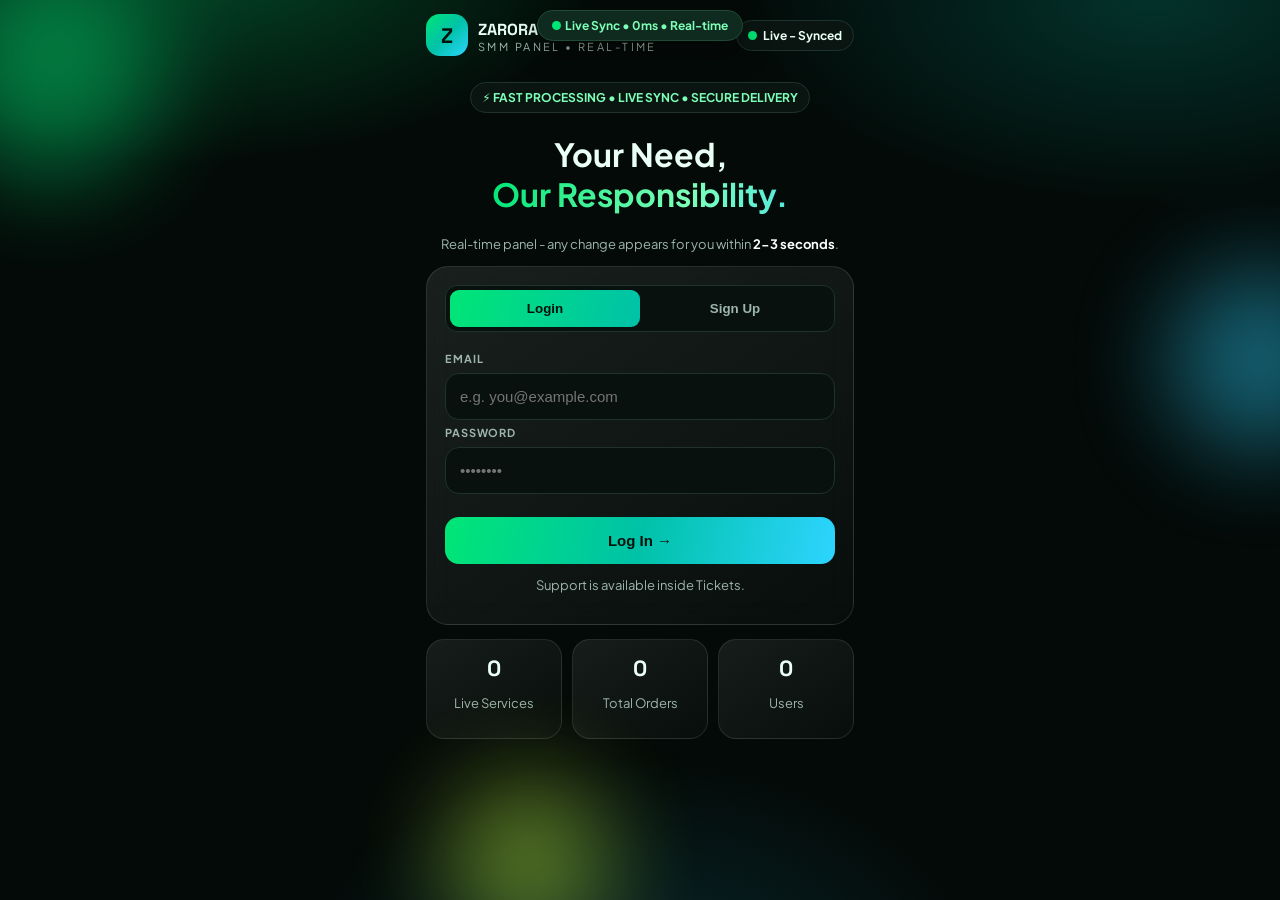
==== commit 824d9148: "Add files via upload" ====
--- a/Index.html
+++ b/Index.html
@@ -1,172 +1,266 @@
-<!DOCTYPE html>
-<html lang="en"><head><meta charset="UTF-8"><meta name="viewport" content="width=device-width,initial-scale=1,viewport-fit=cover">
-<title>ZARORAT - SMM Panel</title>
+<!DOCTYPE html><html lang="en"><head><meta charset="UTF-8"><meta name="viewport" content="width=device-width,initial-scale=1,viewport-fit=cover">
+<title>ZARORAT - SMM Panel | Real-time</title>
 <link href="https://fonts.googleapis.com/css2?family=Space+Grotesk:wght@500;600;700&family=Plus+Jakarta+Sans:wght@400;500;600;700;800&display=swap" rel="stylesheet">
 <style>
-:root{--bg:#040a08;--line:#1e332b;--text:#eafff5;--muted:#9db5ab;--green:#00e676;--teal:#00c2a8}
-*{box-sizing:border-box;-webkit-tap-highlight-color:transparent}body{margin:0;background:radial-gradient(900px 400px at 20% -10%,rgba(0,230,118,.22),transparent 60%),radial-gradient(800px 400px at 90% 0%,rgba(0,194,168,.18),transparent 60%),var(--bg);color:var(--text);font-family:'Plus Jakarta Sans',system-ui,sans-serif}
-.font-display{font-family:'Space Grotesk',sans-serif}.wrap{max-width:460px;margin:auto;padding:14px 16px 120px}.wrap-wide{max-width:1180px;margin:auto;padding:14px 16px 60px}
-.top{display:flex;justify-content:space-between;align-items:center}.logo{display:flex;gap:10px;align-items:center}.z{width:40px;height:40px;border-radius:13px;background:linear-gradient(100deg,#00e676,#00c2a8,#2dd4ff);display:flex;align-items:center;justify-content:center;font-family:'Space Grotesk';font-weight:700;font-size:20px;color:#03110a;box-shadow:0 8px 30px rgba(0,230,118,.35)}
-.dot{width:10px;height:10px;border-radius:99px;background:#fff;opacity:.14;border:none;cursor:pointer}
-.chip{border:1px solid var(--line);background:#0a1511;border-radius:999px;padding:7px 11px;font-size:12px;font-weight:700;display:inline-flex;gap:6px;align-items:center}
-.hero{margin-top:26px;text-align:center}.hero h1{font-family:'Space Grotesk';font-size:clamp(38px,11vw,62px);line-height:.95;margin:18px 0 12px}.grad-text{background:linear-gradient(100deg,#00e676,#7dffb8,#2dd4ff);-webkit-background-clip:text;background-clip:text;color:transparent}
-.glass{background:linear-gradient(145deg,rgba(255,255,255,.08),rgba(255,255,255,.02));border:1px solid rgba(255,255,255,.11);backdrop-filter:blur(14px);border-radius:22px;padding:18px}
-.input{width:100%;background:#08110e;border:1px solid var(--line);color:var(--text);border-radius:14px;padding:14px;font-size:15px;outline:none;margin-top:6px}.input:focus{border-color:#00e676;box-shadow:0 0 0 3px rgba(0,230,118,.16)}
-.label{font-size:11px;font-weight:700;letter-spacing:.08em;text-transform:uppercase;color:var(--muted)}
-.btn{width:100%;background:linear-gradient(100deg,#00e676,#00c2a8,#2dd4ff);color:#03110a;border:none;border-radius:14px;padding:15px;font-weight:800;font-size:15px;cursor:pointer}
-.btn2{background:#0e1a14;border:1px solid var(--line);color:var(--text);border-radius:12px;padding:10px 14px;font-weight:700;cursor:pointer}
-.tabs{display:grid;grid-template-columns:1fr 1fr;background:#08110e;border:1px solid var(--line);border-radius:12px;padding:4px}.tabs button{border:none;padding:11px;border-radius:9px;font-weight:700;cursor:pointer;background:transparent;color:var(--muted)}.tabs button.on{background:linear-gradient(100deg,#00e676,#00c2a8);color:#03110a}
-.grid3{display:grid;grid-template-columns:1fr 1fr 1fr;gap:10px;margin-top:14px}.mini{background:linear-gradient(145deg,rgba(255,255,255,.08),rgba(255,255,255,.02));border:1px solid rgba(255,255,255,.1);border-radius:18px;padding:14px;text-align:center}
-.hidden{display:none!important}.sticky{position:sticky;top:0;z-index:20;background:rgba(5,11,9,.92);backdrop-filter:blur(12px);border-bottom:1px solid var(--line);margin:-14px -16px 0;padding:12px 16px}
-.card{background:linear-gradient(145deg,rgba(255,255,255,.08),rgba(255,255,255,.02));border:1px solid rgba(255,255,255,.1);border-radius:20px;padding:16px;margin-top:12px}
-.stat{display:grid;grid-template-columns:1fr 1fr;gap:12px}.stat>div{background:linear-gradient(145deg,rgba(255,255,255,.08),rgba(255,255,255,.02));border:1px solid rgba(255,255,255,.1);border-radius:20px;padding:16px}
-.big{font-family:'Space Grotesk';font-size:28px;font-weight:700}.green{color:var(--green)} .muted{color:var(--muted);font-size:13px}
-.nav{position:fixed;bottom:0;left:0;right:0;background:#070f0c;border-top:1px solid var(--line);padding:8px 6px calc(10px + env(safe-area-inset-bottom));z-index:30}.navin{max-width:460px;margin:auto;display:grid;grid-template-columns:repeat(7,1fr)}.nav button{background:none;border:none;color:var(--muted);font-size:10px;font-weight:700;display:flex;flex-direction:column;gap:3px;align-items:center;cursor:pointer}.nav button.on{color:var(--green)}
-.easypaisa{background:linear-gradient(135deg,#7dffb8,#00e676,#00c2a8);color:#03110a;border-radius:26px;padding:18px;margin-top:14px}.easypaisa .num{font-family:'Space Grotesk';font-size:36px;font-weight:700}
-.flex{display:flex;gap:8px}.mt{margin-top:14px} .bar{height:8px;background:#08110e;border-radius:99px;overflow:hidden}.bar i{display:block;height:100%;background:linear-gradient(90deg,#00e676,#2dd4ff)}
-.admin-nav{display:flex;gap:8px;overflow:auto;padding-bottom:4px;scrollbar-width:none}.admin-nav button{white-space:nowrap}
+*{box-sizing:border-box;-webkit-tap-highlight-color:transparent}
+body{margin:0;background:#040a08;color:#eafff5;font-family:'Plus Jakarta Sans',system-ui;overflow-x:hidden}
+body:before{content:"";position:fixed;inset:0;z-index:0;pointer-events:none;background:radial-gradient(700px 350px at 15% -5%,rgba(0,230,118,.28),transparent 60%),radial-gradient(700px 350px at 90% 0%,rgba(0,194,168,.22),transparent 60%),radial-gradient(600px 400px at 50% 110%,rgba(45,212,255,.14),transparent 60%)}
+.orb{position:fixed;border-radius:50%;filter:blur(50px);opacity:.45;z-index:0;pointer-events:none;animation:float 9s ease-in-out infinite}
+.orb1{width:220px;height:220px;background:#00e676;top:-40px;left:-60px}.orb2{width:180px;height:180px;background:#2dd4ff;top:30%;right:-70px;animation-delay:-3s}.orb3{width:160px;height:160px;background:#c8ff3d;bottom:-40px;left:35%;animation-delay:-6s}
+@keyframes float{0%,100%{transform:translateY(0) scale(1)}50%{transform:translateY(-28px) scale(1.12)}}
+@keyframes pop{0%{opacity:0;transform:translateY(22px) scale(.96)}100%{opacity:1;transform:none}}
+@keyframes shimmer{0%{background-position:-200% 0}100%{background-position:200% 0}}
+@keyframes pulseDot{0%,100%{box-shadow:0 0 0 0 rgba(0,230,118,.5)}50%{box-shadow:0 0 0 7px rgba(0,230,118,0)}}
+@keyframes slideIn{from{opacity:0;transform:translateX(20px)}to{opacity:1;transform:none}}
+@keyframes glow{0%,100%{box-shadow:0 0 0 rgba(0,230,118,0)}50%{box-shadow:0 0 32px rgba(0,230,118,.45)}}
+@keyframes confetti{0%{transform:translateY(0) rotate(0);opacity:1}100%{transform:translateY(320px) rotate(720deg);opacity:0}}
+.anim{animation:pop .55s cubic-bezier(.2,.9,.3,1.2) both}.anim2{animation:pop .55s .08s cubic-bezier(.2,.9,.3,1.2) both}.anim3{animation:pop .55s .16s cubic-bezier(.2,.9,.3,1.2) both}
+.live{width:9px;height:9px;border-radius:50%;background:#00e676;display:inline-block;animation:pulseDot 1.6s infinite}
+.shimmer{background:linear-gradient(100deg,#00e676,#7dffb8,#2dd4ff,#00e676);background-size:200% 100%;animation:shimmer 2.8s linear infinite;-webkit-background-clip:text;background-clip:text;color:transparent}
+.wrap{max-width:460px;margin:auto;padding:14px 16px 120px;position:relative;z-index:1}.wrap-wide{max-width:1180px;margin:auto;padding:14px 16px 60px;position:relative;z-index:1}
+.logo{display:flex;gap:10px;align-items:center}.z{width:42px;height:42px;border-radius:14px;background:linear-gradient(135deg,#00e676,#00c2a8,#2dd4ff);display:flex;align-items:center;justify-content:center;font-family:'Space Grotesk';font-weight:700;font-size:21px;color:#03110a;animation:glow 2.5s infinite;transition:.3s}.z:hover{transform:rotate(-8deg) scale(1.08)}
+.chip{border:1px solid #1e332b;background:#0a1511;border-radius:999px;padding:7px 11px;font-size:12px;font-weight:700;display:inline-flex;gap:6px;align-items:center}
+.glass{background:linear-gradient(145deg,rgba(255,255,255,.09),rgba(255,255,255,.02));border:1px solid rgba(255,255,255,.12);backdrop-filter:blur(14px);border-radius:22px;padding:18px;transition:.3s}.glass:hover{transform:translateY(-2px);border-color:rgba(0,230,118,.4)}
+.card{background:linear-gradient(145deg,rgba(255,255,255,.08),rgba(255,255,255,.02));border:1px solid rgba(255,255,255,.1);border-radius:20px;padding:16px;margin-top:12px;transition:.3s;animation:pop .45s both}.card:hover{transform:translateY(-2px);border-color:rgba(0,230,118,.35)}
+.input{width:100%;background:#08110e;border:1px solid #1e332b;color:#eafff5;border-radius:14px;padding:14px;font-size:15px;outline:none;margin-top:6px;transition:.25s}.input:focus{border-color:#00e676;box-shadow:0 0 0 3px rgba(0,230,118,.18);transform:scale(1.01)}
+.label{font-size:11px;font-weight:700;letter-spacing:.08em;text-transform:uppercase;color:#9db5ab}
+.btn{width:100%;background:linear-gradient(100deg,#00e676,#00c2a8,#2dd4ff);color:#03110a;border:none;border-radius:14px;padding:15px;font-weight:800;font-size:15px;cursor:pointer;transition:.25s;position:relative;overflow:hidden}.btn:hover{transform:translateY(-2px) scale(1.01);box-shadow:0 12px 30px rgba(0,230,118,.35)}.btn:active{transform:scale(.97)}
+.btn2{background:#0e1a14;border:1px solid #1e332b;color:#eafff5;border-radius:12px;padding:10px 14px;font-weight:700;cursor:pointer;transition:.25s}.btn2:hover{border-color:#00e676;background:#12241c}
+.muted{color:#9db5ab;font-size:13px}.green{color:#00e676}.big{font-family:'Space Grotesk';font-size:28px;font-weight:700}
+.hidden{display:none!important}.flex{display:flex;gap:8px}.mt{margin-top:14px}.row{display:flex;justify-content:space-between;gap:10px;align-items:center}
+.tabs{display:grid;grid-template-columns:1fr 1fr;background:#08110e;border:1px solid #1e332b;border-radius:12px;padding:4px}.tabs button{border:none;padding:11px;border-radius:9px;font-weight:700;cursor:pointer;background:transparent;color:#9db5ab}.tabs button.on{background:linear-gradient(100deg,#00e676,#00c2a8);color:#03110a;animation:pop .3s}
+.grid3{display:grid;grid-template-columns:1fr 1fr 1fr;gap:10px;margin-top:14px}.mini{background:linear-gradient(145deg,rgba(255,255,255,.08),rgba(255,255,255,.02));border:1px solid rgba(255,255,255,.1);border-radius:18px;padding:14px;text-align:center;transition:.3s}.mini:hover{transform:translateY(-3px) scale(1.02)}
+.stat{display:grid;grid-template-columns:1fr 1fr;gap:12px}.stat>div{background:linear-gradient(145deg,rgba(255,255,255,.08),rgba(255,255,255,.02));border:1px solid rgba(255,255,255,.1);border-radius:20px;padding:16px;transition:.3s}.stat>div:hover{transform:translateY(-3px)}
+.sticky{position:sticky;top:0;z-index:20;background:rgba(5,11,9,.92);backdrop-filter:blur(12px);border-bottom:1px solid #1e332b;margin:-14px -16px 0;padding:12px 16px}
+.nav{position:fixed;bottom:0;left:0;right:0;background:#070f0c;border-top:1px solid #1e332b;padding:8px 6px calc(10px + env(safe-area-inset-bottom));z-index:30}.navin{max-width:460px;margin:auto;display:grid;grid-template-columns:repeat(7,1fr)}.nav button{background:none;border:none;color:#9db5ab;font-size:10px;font-weight:700;display:flex;flex-direction:column;gap:3px;align-items:center;cursor:pointer;transition:.25s}.nav button.on{color:#00e676;transform:translateY(-3px) scale(1.1)}
+.bar{height:8px;background:#08110e;border-radius:99px;overflow:hidden}.bar i{display:block;height:100%;background:linear-gradient(90deg,#00e676,#2dd4ff);transition:width .8s}
 .pill{padding:5px 10px;border-radius:999px;font-size:11px;font-weight:800}.ok{background:#0f2a1e;color:#7dffb8;border:1px solid #1f4a35}.warn{background:#2a230f;color:#ffd88a;border:1px solid #4a3a1a}.bad{background:#2a1013;color:#ff8a94;border:1px solid #4a1a20}
-.row{display:flex;justify-content:space-between;gap:10px;align-items:center}
-</style></head><body><div id="app"></div>
+.panel-nav{display:flex;gap:8px;overflow:auto;padding-bottom:4px;scrollbar-width:none}.panel-nav button{white-space:nowrap}
+.sync{position:fixed;top:10px;left:50%;transform:translateX(-50%);background:#0f2a1e;border:1px solid #1f4a35;color:#7dffb8;padding:7px 14px;border-radius:999px;font-size:12px;font-weight:700;z-index:99;animation:slideIn .4s}
+.toast{position:fixed;bottom:90px;left:50%;transform:translateX(-50%);background:#eafff5;color:#03110a;padding:12px 18px;border-radius:14px;font-weight:800;z-index:99;box-shadow:0 15px 40px rgba(0,0,0,.5);animation:pop .35s}
+.easypaisa{background:linear-gradient(135deg,#7dffb8,#00e676,#00c2a8);color:#03110a;border-radius:26px;padding:18px;margin-top:14px;animation:glow 3s infinite}
+.hero h1{font-family:'Space Grotesk';font-size:clamp(38px,11vw,62px);line-height:.95;margin:18px 0 12px}
+
+/* ===== HEAVY UPGRADE ===== */
+.btn{position:relative;overflow:hidden}
+.btn:after{content:"";position:absolute;top:0;left:-80%;width:50%;height:100%;background:linear-gradient(100deg,transparent,rgba(255,255,255,.55),transparent);transform:skewX(-20deg);animation:btnShine 2.4s infinite}
+@keyframes btnShine{0%{left:-80%}60%,100%{left:130%}}
+.card{position:relative;overflow:hidden}
+.card:before{content:"";position:absolute;inset:0;border-radius:inherit;padding:1px;background:linear-gradient(120deg,transparent,rgba(0,230,118,.6),transparent,rgba(45,212,255,.6),transparent);-webkit-mask:linear-gradient(#000 0 0) content-box,linear-gradient(#000 0 0);-webkit-mask-composite:xor;mask-composite:exclude;opacity:0;transition:.4s;pointer-events:none}
+.card:hover:before{opacity:1}
+.nav button:active{transform:scale(.9)}
+input:focus,textarea:focus,select:focus{animation:glow .6s}
+.sync{position:fixed;top:10px;left:50%;transform:translateX(-50%);background:#0f2a1e;border:1px solid #1f4a35;color:#7dffb8;padding:7px 14px;border-radius:999px;font-size:12px;font-weight:700;z-index:99;box-shadow:0 10px 30px rgba(0,0,0,.4)}
+.syncLive{position:fixed;top:10px;left:50%;transform:translateX(-50%);background:#0f2a1e;border:1px solid #1f4a35;color:#7dffb8;padding:7px 14px;border-radius:999px;font-size:12px;font-weight:700;z-index:99}
+@keyframes floatY{0%,100%{transform:translateY(0)}50%{transform:translateY(-8px)}}
+.heroCard{animation:floatY 4s ease-in-out infinite}
+
+</style></head><body>
+<div class="orb orb1"></div><div class="orb orb2"></div><div class="orb orb3"></div><div id="app"></div>
 <script>
-const KEY="ZARORAT-ADM-2026";
-let DB=JSON.parse(localStorage.getItem("zarorat_v2")||"null")||{users:[],services:[],orders:[],deposits:[],tickets:[],notifications:[],coupons:[],announcements:[],categories:[],activity:[],settings:{panelName:"ZARORAT",minDeposit:50,referralBonus:5,supportMessage:"Ask the admin anything. Replies appear inside your ticket."},favorites:[],transactions:[]};
+
+// ===== REALTIME DATABASE - ZARORA - FIXED VERSION =====
+const DB_URL = "https://zarora-f7526-default-rtdb.firebaseio.com/zarorat.json";
+const FIREBASE_CONFIG = { apiKey:"PASTE_YOUR_API_KEY_HERE_IF_NEEDED", authDomain:"zarora-f7526.firebaseapp.com", databaseURL:"https://zarora-f7526-default-rtdb.firebaseio.com", projectId:"zarora-f7526" };
+let DB=null, _saving=false, _lastJSON="", _syncTimer=null, DB_STATUS="checking...", DB_ERROR="";
+const EMPTY_DB = ()=>({users:[],services:[],orders:[],deposits:[],tickets:[],notifications:[],coupons:[],announcements:[],categories:[],activity:[],settings:{panelName:"ZARORAT",minDeposit:50,referralBonus:5,supportMessage:"Ask the support team anything. Replies appear inside your ticket."},favorites:[],transactions:[]});
+function setDBStatus(s, err){ DB_STATUS=s; DB_ERROR=err||""; let el=document.getElementById("dbStatusBox"); if(el){ el.innerHTML = s==="connected" ? "<span style='color:#00e676;font-weight:800'>● DATABASE CONNECTED • REAL-TIME ON</span> <span class='muted'>• "+(DB_ERROR||"")+"</span>" : "<span style='color:#ff8a94;font-weight:800'>● DATABASE NOT CONNECTED: "+err+"</span><br><span class='muted'>Firebase Console → Realtime Database → Rules me neeche wala rule lagao, phir page refresh karo.</span><br><code style='background:#08110e;padding:8px 10px;border-radius:10px;display:block;margin-top:8px;color:#7dffb8'>{ \"rules\": { \".read\": true, \".write\": true } }</code><br><button class='btn2' onclick='testConnection()'>🔄 Test Connection Again</button>"; el.style.display="block"; } updateSyncBadge(); }
+async function testConnection(){
+  setDBStatus("checking...", "Testing...");
+  try{
+    let r = await fetch(DB_URL+"?t="+Date.now());
+    if(!r.ok){ setDBStatus("blocked", "Firebase ne request rok di. Status: "+r.status+" - Rules me .read/.write true karo."); return false; }
+    let j = await r.json();
+    setDBStatus("connected", "GET OK • "+new Date().toLocaleTimeString());
+    return true;
+  }catch(e){ setDBStatus("blocked", "Network / CORS Error: "+e.message+" - Internet check karo aur Rules true karo."); return false; }
+}
+async function loadDB(){
+  try{
+    let r=await fetch(DB_URL+"?t="+Date.now());
+    if(!r.ok){ DB=JSON.parse(localStorage.getItem("zarorat_backup")||"null")||EMPTY_DB(); setDBStatus("blocked","GET failed Status "+r.status+" - Rules me .read true karo."); return DB; }
+    let j=await r.json(); DB=j||EMPTY_DB(); for(const k in EMPTY_DB()) if(!DB[k]) DB[k]=EMPTY_DB()[k];
+    setDBStatus("connected","Loaded from Firebase • "+new Date().toLocaleTimeString());
+  }catch(e){ DB=JSON.parse(localStorage.getItem("zarorat_backup")||"null")||EMPTY_DB(); setDBStatus("blocked","Network Error: "+e.message); }
+  _lastJSON=JSON.stringify(DB); return DB;
+}
+async function saveDB(){
+  localStorage.setItem("zarorat_backup",JSON.stringify(DB));
+  // Same-browser instant sync - doosri tab turant update hogi, Firebase fail bhi ho to bhi
+  try{ let bc=new BroadcastChannel("zarorat-sync"); bc.postMessage({type:"db", db:DB}); bc.close(); }catch(e){}
+  try{ localStorage.setItem("zarorat_broadcast", JSON.stringify({t:Date.now(), db:DB})); }catch(e){}
+  let j=JSON.stringify(DB); if(j===_lastJSON) return; _lastJSON=j; _saving=true;
+  try{
+    let r=await fetch(DB_URL,{method:"PUT",headers:{"Content-Type":"application/json"},body:j});
+    if(!r.ok){ setDBStatus("blocked","PUT failed Status "+r.status+" - Rules me .write true karo. Local me save ho gaya hai."); }
+    else setDBStatus("connected","Saved to Firebase • "+new Date().toLocaleTimeString());
+  }catch(e){ setDBStatus("blocked","Save Network Error: "+e.message); }
+  _saving=false; showSync();
+}
+function showSync(){ let el=document.getElementById("syncBadge"); if(!el){ el=document.createElement("div"); el.id="syncBadge"; el.className="sync"; el.innerHTML="<span class='live'></span> &nbsp;Synced • Real-time"; document.body.appendChild(el);} el.style.display="block"; clearTimeout(el._t); el._t=setTimeout(()=>el.style.display="none",1800); }
+function toast(msg){ let t=document.createElement("div"); t.className="toast"; t.textContent=msg; document.body.appendChild(t); setTimeout(()=>t.remove(),2600); }
+function confetti(){ for(let i=0;i<28;i++){ let c=document.createElement("div"); c.style.cssText=`position:fixed;top:-10px;left:${Math.random()*100}vw;width:8px;height:12px;background:${["#00e676","#2dd4ff","#c8ff3d","#fff"][i%4]};z-index:200;border-radius:2px;animation:confetti ${1+Math.random()}s ease-in forwards`; document.body.appendChild(c); setTimeout(()=>c.remove(),2200);} }
+function uid(){ return Math.random().toString(36).slice(2,9)+Date.now().toString(36); }
+function esc(s){ return String(s||"").replace(/</g,"&lt;"); }
+function money(n){ return "Rs "+(n||0); }
+async function log(t){ DB.activity.unshift({text:t,createdAt:new Date().toISOString()}); await saveDB(); }
+async function notify(u2,t,m){ DB.notifications.unshift({id:uid(),userId:u2,title:t,message:m,readBy:[],createdAt:new Date().toISOString()}); await saveDB(); }
+// Same-browser live sync - BroadcastChannel + storage event
+try{ let bc2=new BroadcastChannel("zarorat-sync"); bc2.onmessage=(e)=>{ if(e.data && e.data.db){ let nj=JSON.stringify(e.data.db); if(nj!==_lastJSON){ DB=e.data.db; _lastJSON=nj; 
+function ensureDBBox(){ let el=document.getElementById("dbStatusBox"); if(!el){ el=document.createElement("div"); el.id="dbStatusBox"; el.style.cssText="position:relative;z-index:5;background:#0a1511;border:1px solid #1e332b;border-radius:14px;padding:12px 14px;margin:12px 16px 0;font-size:13px;display:none"; let wrap=document.querySelector(".wrap")||document.querySelector(".wrap-wide")||document.body; wrap.prepend(el); } return el; }
+let _origRender = render; render = function(){ _origRender(); ensureDBBox(); setDBStatus(DB_STATUS, DB_ERROR); };
+
+onRemoteChange&&onRemoteChange(); } } }; }catch(e){}
+window.addEventListener("storage",(e)=>{ if(e.key==="zarorat_broadcast" && e.newValue){ try{ let d=JSON.parse(e.newValue); let nj=JSON.stringify(d.db); if(nj!==_lastJSON){ DB=d.db; _lastJSON=nj; onRemoteChange&&onRemoteChange(); } }catch(err){} } });
+
+// ===== FIXED ULTRA-FAST SYNC + BUTTON FIX =====
+let _lastInteraction = 0, _renderQueued = false, _sse = null, _lastSyncMs = 0;
+document.addEventListener('pointerdown', ()=>{ _lastInteraction = Date.now(); }, true);
+document.addEventListener('input', ()=>{ _lastInteraction = Date.now(); }, true);
+function isTyping(){ let a=document.activeElement; return a && (a.tagName==='INPUT'||a.tagName==='TEXTAREA'||a.tagName==='SELECT'); }
+function safeRender(force){
+  // Agar user type kar raha hai ya abhi-abhi click kiya hai to render rok do - warna button/input toot jata hai
+  if(!force && (isTyping() || Date.now()-_lastInteraction < 600)){ _renderQueued=true; setTimeout(()=>{ if(_renderQueued){ _renderQueued=false; safeRender(true); } }, 900); return; }
+  // Input values save karo taake render ke baad wapas aa jayein
+  let saved={}; document.querySelectorAll('input,textarea,select').forEach(el=>{ if(el.id) saved[el.id]=el.value; });
+  try{ render(); }catch(e){ console.log(e); }
+  Object.keys(saved).forEach(id=>{ let el=document.getElementById(id); if(el && document.activeElement!==el) el.value=saved[id]; });
+}
+function startUltraSync(){
+  // 1) Firebase Realtime SSE stream - sab se fast, server push karta hai
+  try{
+    if(_sse) _sse.close();
+    _sse = new EventSource(DB_URL);
+    _sse.onmessage = (ev)=>{
+      try{
+        let parsed = JSON.parse(ev.data);
+        if(parsed && parsed.data && typeof parsed.data==='object'){
+          let nj = JSON.stringify(parsed.data);
+          if(nj!==_lastJSON){ DB=parsed.data; _lastJSON=nj; localStorage.setItem("zarorat_backup",nj); _lastSyncMs=Date.now(); updateSyncBadge(); onRemoteChange&&onRemoteChange(); }
+        }
+      }catch(e){}
+    };
+    _sse.onerror = ()=>{ /* fallback polling sambhal lega */ };
+  }catch(e){}
+  // 2) Fast polling fallback - har 800ms, sirf tab jab SSE se update na aaya ho
+  clearInterval(_syncTimer);
+  _syncTimer = setInterval(async()=>{
+    if(_saving) return;
+    try{
+      let t0=performance.now();
+      let r=await fetch(DB_URL+"?t="+Date.now());
+      let j=await r.json(); if(!j) return;
+      let nj=JSON.stringify(j);
+      if(nj!==_lastJSON){ DB=j; _lastJSON=nj; localStorage.setItem("zarorat_backup",nj); _lastSyncMs=Date.now(); updateSyncBadge(); onRemoteChange&&onRemoteChange(); }
+      let ms=Math.round(performance.now()-t0); let el=document.getElementById("syncMs"); if(el) el.textContent=ms+"ms";
+    }catch(e){}
+  }, 800);
+}
+function updateSyncBadge(){
+  let el=document.getElementById("syncBadge");
+  if(!el){ el=document.createElement("div"); el.id="syncBadge"; el.className="sync"; document.body.appendChild(el); }
+  el.innerHTML="<span class='live'></span> &nbsp;Live Sync • <span id='syncMs'>0ms</span> • Real-time";
+  el.style.display="block";
+  clearTimeout(el._t); el._t=setTimeout(()=>{ el.style.display="block"; }, 10000);
+}
+// Purani polling ko ultra sync se replace karo
+startPolling = startUltraSync;
+// Global exports - taake har button 100% kaam kare, chahe preview ho ya file
+// (functions neeche define hongi, is liye end me dubara export karenge)
+
 let cur=JSON.parse(localStorage.getItem("zarorat_cur")||"null");
-let screen=cur?"user":"auth",tab="home",adminTab="dashboard",authMode="login",catFilter="All",search="",sortBy="featured",tap=0,tapT=null;
-function save(){localStorage.setItem("zarorat_v2",JSON.stringify(DB));if(cur)localStorage.setItem("zarorat_cur",JSON.stringify(cur));else localStorage.removeItem("zarorat_cur")}
-function uid(){return Math.random().toString(36).slice(2,9)+Date.now().toString(36)}
-function esc(s){return String(s||"").replace(/</g,"&lt;")}
-function money(n){return "Rs "+(n||0)}
-function log(t){DB.activity.unshift({text:t,createdAt:new Date().toISOString()});save()}
-function notify(u2,t,m){DB.notifications.unshift({id:uid(),userId:u2,title:t,message:m,readBy:[],createdAt:new Date().toISOString()});save()}
-function level(s){if(s>=20000)return{name:"VIP",next:"Top level reached",p:100};if(s>=5000)return{name:"Gold",next:"Spend Rs 20,000 for VIP",p:s/200};if(s>=1000)return{name:"Silver",next:"Spend Rs 5,000 for Gold",p:s/50};return{name:"New",next:"Spend Rs 1,000 for Silver",p:s/10}}
-function myOrders(){return DB.orders.filter(o=>cur&&o.userId===cur.id).sort((a,b)=>b.createdAt.localeCompare(a.createdAt))}
-function myDeposits(){return DB.deposits.filter(d=>cur&&d.userId===cur.id)}
-function myTickets(){return DB.tickets.filter(t=>cur&&t.userId===cur.id)}
-function myNotifs(){return DB.notifications.filter(n=>cur&&(n.userId==="all"||n.userId===cur.id))}
-function unread(){return myNotifs().filter(n=>!(n.readBy||[]).includes(cur.id)).length}
-function serviceCard(s){let pop=DB.orders.filter(o=>o.serviceId===s.id).length,fav=DB.favorites.some(f=>cur&&f.userId===cur.id&&f.serviceId===s.id);return `<div class="card"><div class="row"><div><span class="chip" style="color:#7dffb8">${esc(s.category)}</span><p style="font-weight:800;margin:10px 0 4px">${esc(s.name)}</p><p class="muted">Min ${s.min} - Max ${s.max} ${pop?` - ${pop} orders`:""}</p><p class="muted">${esc(s.description||"")}</p></div><div style="text-align:right"><b class="green">${money(s.pricePer1000)}<br><span class="muted" style="font-size:11px">/ 1000</span></b><br><button class="btn2" style="margin-top:8px" onclick="toggleFav('${s.id}')">${fav?"★":"☆"}</button></div></div><button class="btn" style="margin-top:12px;padding:11px" onclick="orderService('${s.id}')">Order This Service</button></div>`}
-function render(){let app=document.getElementById("app");if(screen==="auth")app.innerHTML=authHTML();else if(screen==="admin")app.innerHTML=adminHTML();else app.innerHTML=userHTML();window.scrollTo(0,0)}
-function authHTML(){return `<div class="wrap"><div class="row"><div class="logo"><div class="z">Z</div><div><b class="font-display">${DB.settings.panelName}</b><div class="muted" style="font-size:11px;letter-spacing:.22em">SMM PANEL</div></div></div><button class="dot" onclick="dotTap()"></button></div>
-<div id="adminBox" class="hidden glass mt"><p class="label">Admin Access</p><div class="flex" style="margin-top:10px"><input id="admKey" type="password" class="input" style="margin:0" placeholder="Admin key"><button class="btn" style="width:auto;margin-left:8px" onclick="openAdmin()">Open</button></div><p id="admErr" class="muted"></p></div>
-<div class="hero"><span class="chip" style="color:#7dffb8">FAST PROCESSING - LIVE SYNC - SECURE DELIVERY</span><p class="muted" style="margin-top:10px"><span style="color:#7dffb8">● Live - Synced</span> - Pro Level Panel</p><h1>Your Need,<br><span class="grad-text">Our Responsibility.</span></h1><p class="muted">A simple, empty, and clean panel. Place your order - <b style="color:#fff">fast & secure processing starts within minutes.</b></p></div>
-<div class="glass mt"><div class="tabs"><button class="${authMode==="login"?"on":""}" onclick="setAuth('login')">Login</button><button class="${authMode==="signup"?"on":""}" onclick="setAuth('signup')">Sign Up</button></div>
+let screen=cur?"user":"auth",tab="home",authMode="login",catFilter="All",search="",sortBy="featured",tap=0,tapT=null;
+async function save(){ await saveDB(); if(cur) localStorage.setItem("zarorat_cur",JSON.stringify(cur)); else localStorage.removeItem("zarorat_cur"); }
+function level(s){ if(s>=20000) return{name:"VIP",next:"Top level reached",p:100}; if(s>=5000) return{name:"Gold",next:"Spend Rs 20,000 for VIP",p:s/200}; if(s>=1000) return{name:"Silver",next:"Spend Rs 5,000 for Gold",p:s/50}; return{name:"New",next:"Spend Rs 1,000 for Silver",p:s/10}; }
+function myOrders(){ return DB.orders.filter(o=>cur&&o.userId===cur.id).sort((a,b)=>b.createdAt.localeCompare(a.createdAt)); }
+function myDeposits(){ return DB.deposits.filter(d=>cur&&d.userId===cur.id); }
+function myTickets(){ return DB.tickets.filter(t=>cur&&t.userId===cur.id); }
+function myNotifs(){ return DB.notifications.filter(n=>cur&&(n.userId==="all"||n.userId===cur.id)); }
+function unread(){ return myNotifs().filter(n=>!(n.readBy||[]).includes(cur.id)).length; }
+function serviceCard(s){ let pop=DB.orders.filter(o=>o.serviceId===s.id).length, fav=DB.favorites.some(f=>cur&&f.userId===cur.id&&f.serviceId===s.id); return `<div class="card"><div class="row"><div><span class="chip" style="color:#7dffb8">${esc(s.category)}</span><p style="font-weight:800;margin:10px 0 4px">${esc(s.name)}</p><p class="muted">Min ${s.min} - Max ${s.max} ${pop?` - ${pop} orders`:""}</p><p class="muted">${esc(s.description||"")}</p></div><div style="text-align:right"><b class="green">${money(s.pricePer1000)}<br><span class="muted" style="font-size:11px">/ 1000</span></b><br><button class="btn2" style="margin-top:8px" onclick="toggleFav('${s.id}')">${fav?"★":"☆"}</button></div></div><button class="btn" style="margin-top:12px;padding:11px" onclick="orderService('${s.id}')">Order This Service</button></div>`; }
+function render(){ let app=document.getElementById("app"); if(screen==="auth") app.innerHTML=authHTML(); else app.innerHTML=userHTML(); window.scrollTo(0,0); }
+function authHTML(){ return `<div class="wrap"><div class="row anim"><div class="logo"><div class="z">Z</div><div><b style="font-family:'Space Grotesk'">${DB.settings.panelName}</b><div class="muted" style="font-size:11px;letter-spacing:.22em">SMM PANEL • REAL-TIME</div></div></div><span class="chip"><span class="live"></span> Live - Synced</span></div>
+<div class="anim2" style="margin-top:26px;text-align:center"><span class="chip" style="color:#7dffb8">⚡ FAST PROCESSING • LIVE SYNC • SECURE DELIVERY</span><h1 class="hero">Your Need,<br><span class="shimmer">Our Responsibility.</span></h1><p class="muted">Real-time panel - any change appears for you within <b style="color:#fff">2-3 seconds</b>.</p></div>
+<div class="glass anim3" style="margin-top:14px"><div class="tabs"><button class="${authMode==="login"?"on":""}" onclick="setAuth('login')">Login</button><button class="${authMode==="signup"?"on":""}" onclick="setAuth('signup')">Sign Up</button></div>
 <div style="margin-top:14px">${authMode==="signup"?`<label class="label">Full Name</label><input id="fName" class="input" placeholder="Your name">`:""}
 <label class="label">Email</label><input id="fEmail" class="input" placeholder="e.g. you@example.com">
 <label class="label">Password</label><input id="fPass" type="password" class="input" placeholder="••••••••">
 ${authMode==="signup"?`<label class="label">Referral Code (Optional)</label><input id="fRef" class="input" placeholder="e.g. ZAR-ABC123">`:""}
-<p id="authMsg" class="muted"></p><button class="btn" style="margin-top:10px" onclick="doAuth()">${authMode==="login"?"Log In →":"Create Account →"}</button><p style="text-align:center" class="muted">Everything starts empty - Balance <b style="color:#fff">0</b>, Orders <b style="color:#fff">0</b>.</p></div></div>
-<div class="grid3"><div class="mini"><b class="font-display" style="font-size:22px">0</b><p class="muted">Fake Services</p></div><div class="mini"><b class="font-display" style="font-size:22px">0</b><p class="muted">Fake Orders</p></div><div class="mini"><b class="font-display" style="font-size:22px">0</b><p class="muted">Fake Balance</p></div></div>
-<div class="card" style="border-color:#2a3a1a;background:#141a08"><b>Fast Processing:</b> Orders start within minutes with verified, secure processing.</div>
-<p style="text-align:center" class="muted">${DB.settings.panelName} SMM Panel - Empty, clean, and honest from the start.</p></div>`}
-function setAuth(m){authMode=m;render()}
-function dotTap(){tap++;clearTimeout(tapT);if(tap>=3){tap=0;document.getElementById("adminBox").classList.remove("hidden");return}tapT=setTimeout(()=>tap=0,900)}
-function openAdmin(){let v=document.getElementById("admKey").value;if(v.trim()===KEY){screen="admin";adminTab="dashboard";render()}else document.getElementById("admErr").textContent="Admin key is incorrect."}
-function doAuth(){let email=document.getElementById("fEmail").value.trim().toLowerCase(),pass=document.getElementById("fPass").value,msg=document.getElementById("authMsg");if(!email.includes("@")){msg.textContent="Enter a valid email address.";return}if(pass.length<4){msg.textContent="Password must be at least 4 characters.";return}let uname=email.split("@")[0];if(authMode==="signup"){let name=document.getElementById("fName").value.trim();if(!name){msg.textContent="Enter your name.";return}if(DB.users.some(u=>u.email===email)){msg.textContent="An account with this email already exists. Please log in instead.";return}let ref=document.getElementById("fRef").value.trim().toUpperCase(),referredBy="";if(ref){let r=DB.users.find(u=>u.referralCode===ref);if(!r){msg.textContent="That referral code is not valid.";return}referredBy=r.id}let code="ZAR-"+uname.toUpperCase().replace(/[^A-Z0-9]/g,"").slice(0,6)+uid().slice(0,4).toUpperCase();let u={id:uid(),name,username:uname,email,password:pass,balance:0,status:"Active",referralCode:code,referredBy,createdAt:new Date().toISOString()};DB.users.push(u);cur=u;save();log("New user signed up: @"+uname);screen="user";tab="home";render()}else{let f=DB.users.find(u=>(u.email===email||u.username===email)&&u.password===pass);if(!f){msg.textContent="Email or password is incorrect.";return}if(f.status==="Blocked"){msg.textContent="Your account is blocked. Contact support.";return}cur=f;save();screen="user";tab="home";render()}}
-function logout(){cur=null;save();screen="auth";render()}
-function orderService(id){tab="new";render();setTimeout(()=>{let el=document.getElementById("selSvc");if(el)el.value=id;calcPrice()},50)}
-function toggleFav(id){if(!cur)return;let i=DB.favorites.findIndex(f=>f.userId===cur.id&&f.serviceId===id);if(i>=0)DB.favorites.splice(i,1);else DB.favorites.push({userId:cur.id,serviceId:id,createdAt:new Date().toISOString()});save();render()}
-function calcPrice(){let sel=document.getElementById("selSvc"),q=document.getElementById("qty");if(!sel||!q)return;let s=DB.services.find(x=>x.id===sel.value);let box=document.getElementById("priceBox");if(!s||!q.value){box.innerHTML="";return}let est=Math.ceil(Number(q.value)/1000*s.pricePer1000);let coup=document.getElementById("couponIn")?.value.trim().toUpperCase();let disc=0;if(coup){let c=DB.coupons.find(x=>x.code===coup&&x.active);if(c)disc=Math.floor(est*c.discountPercent/100)}box.innerHTML=`<div class="row"><span class="muted">Estimated Price</span><b>${money(est)}</b></div>${disc?`<div class="row"><span class="muted">Coupon Discount</span><b class="green">- ${money(disc)}</b></div>`:""}<div class="row" style="border-top:1px solid var(--line);padding-top:8px"><span>You Pay</span><b class="green">${money(Math.max(0,est-disc))}</b></div>`;box.dataset.final=Math.max(0,est-disc)}
-function placeOrder(){let sel=document.getElementById("selSvc"),link=document.getElementById("link").value.trim(),q=Number(document.getElementById("qty").value),msg=document.getElementById("orderMsg");let s=DB.services.find(x=>x.id===sel.value);if(!s){msg.textContent="Please select a service first.";return}if(!link.startsWith("http")){msg.textContent="Enter a valid link - it must start with http / https.";return}if(!q||q<s.min||q>s.max){msg.textContent=`Quantity must be between ${s.min} and ${s.max}.`;return}calcPrice();let final=Number(document.getElementById("priceBox").dataset.final||0);if(cur.balance<final){msg.textContent=`Balance is low. You need ${money(final)}, and your balance is ${money(cur.balance)}.`;return}let coup=document.getElementById("couponIn").value.trim().toUpperCase();let c=DB.coupons.find(x=>x.code===coup&&x.active);DB.orders.unshift({id:uid(),userId:cur.id,username:cur.username,serviceId:s.id,serviceName:s.name,link,quantity:q,price:final,status:"Pending",couponCode:c?c.code:"",createdAt:new Date().toISOString()});cur.balance-=final;save();log(`User @${cur.username} placed order: ${s.name} (Qty ${q}, ${money(final)})`);if(cur.referredBy){let r=DB.users.find(u=>u.id===cur.referredBy);if(r){let bonus=Math.floor(final*DB.settings.referralBonus/100);if(bonus>0){r.balance+=bonus;DB.transactions.unshift({id:uid(),userId:r.id,username:r.username,type:"Referral Bonus",title:`Referral bonus from @${cur.username}`,amount:bonus,status:"Paid",createdAt:new Date().toISOString()});notify(r.id,"Referral Bonus Earned",`You earned ${money(bonus)} referral bonus from @${cur.username}.`)}}}save();tab="orders";render()}
-function submitDeposit(){let amt=Number(document.getElementById("depAmt").value),tid=document.getElementById("depTid").value.trim(),note=document.getElementById("depNote").value.trim(),msg=document.getElementById("depMsg");if(!amt||amt<=0){msg.textContent="Enter a valid amount greater than 0.";return}if(amt<DB.settings.minDeposit){msg.textContent=`Minimum deposit is ${money(DB.settings.minDeposit)}.`;return}if(!tid){msg.textContent="Enter your Transaction ID (TID).";return}DB.deposits.unshift({id:uid(),userId:cur.id,username:cur.username,amount:amt,tid,note,status:"Pending",createdAt:new Date().toISOString()});save();log(`User @${cur.username} requested deposit: ${money(amt)} (TID ${tid})`);msg.textContent="Deposit request submitted! Status: Pending. Admin will approve it.";document.getElementById("depAmt").value="";document.getElementById("depTid").value=""}
-function createTicket(){let sub=document.getElementById("tSub").value.trim(),m=document.getElementById("tMsg").value.trim(),msg=document.getElementById("ticketMsg");if(!sub||!m){msg.textContent="Enter a subject and a message.";return}DB.tickets.unshift({id:uid(),userId:cur.id,username:cur.username,email:cur.email,subject:sub,message:m,status:"Open",replies:[],createdAt:new Date().toISOString()});save();log(`User @${cur.username} opened ticket: ${sub}`);msg.textContent="Ticket created. Admin will reply here.";document.getElementById("tSub").value="";document.getElementById("tMsg").value="";render()}
-function replyTicket(id){let v=document.getElementById("reply-"+id).value.trim();if(!v)return;let t=DB.tickets.find(x=>x.id===id);t.replies.push({sender:"user",text:v,at:new Date().toISOString()});t.status="Open";save();render()}
-function markRead(id){let n=DB.notifications.find(x=>x.id===id);if(n&&!n.readBy.includes(cur.id))n.readBy.push(cur.id);save();render()}
-function markAllRead(){myNotifs().forEach(n=>{if(!n.readBy.includes(cur.id))n.readBy.push(cur.id)});save();render()}
-function copyText(t,el){if(navigator.clipboard)navigator.clipboard.writeText(t);if(el)el.textContent="Copied!";setTimeout(()=>render(),1200)}
-function goTab(t){tab=t;render()}
-function setCat(c){catFilter=c;render()}
-function reorder(id){let o=DB.orders.find(x=>x.id===id);if(!o)return;tab="new";render();setTimeout(()=>{let el=document.getElementById("selSvc");if(el)el.value=o.serviceId;let l=document.getElementById("link");if(l)l.value=o.link;let q=document.getElementById("qty");if(q)q.value=o.quantity;calcPrice()},50)}
+<p id="authMsg" class="muted"></p><button class="btn" style="margin-top:10px" onclick="doAuth()">${authMode==="login"?"Log In →":"Create Account →"}</button>
+<p style="text-align:center" class="muted">Support is available inside Tickets.</p></div></div>
+<div class="grid3"><div class="mini anim"><b style="font-family:'Space Grotesk';font-size:22px">${DB.services.length}</b><p class="muted">Live Services</p></div><div class="mini anim2"><b style="font-family:'Space Grotesk';font-size:22px">${DB.orders.length}</b><p class="muted">Total Orders</p></div><div class="mini anim3"><b style="font-family:'Space Grotesk';font-size:22px">${DB.users.length}</b><p class="muted">Users</p></div></div></div>`; }
+function setAuth(m){ authMode=m; render(); }
+async function doAuth(){ let email=document.getElementById("fEmail").value.trim().toLowerCase(), pass=document.getElementById("fPass").value, msg=document.getElementById("authMsg"); if(!email.includes("@")){msg.textContent="Enter a valid email address.";return} if(pass.length<4){msg.textContent="Password must be at least 4 characters.";return} let uname=email.split("@")[0];
+ if(authMode==="signup"){ let name=document.getElementById("fName").value.trim(); if(!name){msg.textContent="Enter your name.";return} if(DB.users.some(u=>u.email===email)){msg.textContent="An account with this email already exists. Please log in instead.";return} let ref=document.getElementById("fRef").value.trim().toUpperCase(), referredBy=""; if(ref){ let r=DB.users.find(u=>u.referralCode===ref); if(!r){msg.textContent="That referral code is not valid.";return} referredBy=r.id; } let code="ZAR-"+uname.toUpperCase().replace(/[^A-Z0-9]/g,"").slice(0,6)+uid().slice(0,4).toUpperCase(); let u={id:uid(),name,username:uname,email,password:pass,balance:0,status:"Active",referralCode:code,referredBy,createdAt:new Date().toISOString()}; DB.users.push(u); cur=u; await save(); await log("New user signed up: @"+uname); confetti(); screen="user"; tab="home"; render(); }
+ else{ let f=DB.users.find(u=>(u.email===email||u.username===email)&&u.password===pass); if(!f){msg.textContent="Email or password is incorrect.";return} if(f.status==="Blocked"){msg.textContent="Your account is blocked. Contact support.";return} cur=f; await save(); screen="user"; tab="home"; render(); } }
+function logout(){ cur=null; localStorage.removeItem("zarorat_cur"); screen="auth"; render(); }
+function orderService(id){ tab="new"; render(); setTimeout(()=>{ let el=document.getElementById("selSvc"); if(el) el.value=id; calcPrice(); },80); }
+async function toggleFav(id){ if(!cur) return; let i=DB.favorites.findIndex(f=>f.userId===cur.id&&f.serviceId===id); if(i>=0) DB.favorites.splice(i,1); else DB.favorites.push({userId:cur.id,serviceId:id,createdAt:new Date().toISOString()}); await save(); render(); }
+function calcPrice(){ let sel=document.getElementById("selSvc"), q=document.getElementById("qty"); if(!sel||!q) return; let s=DB.services.find(x=>x.id===sel.value); let box=document.getElementById("priceBox"); if(!s||!q.value){box.innerHTML="";return} let est=Math.ceil(Number(q.value)/1000*s.pricePer1000); let coup=document.getElementById("couponIn")?.value.trim().toUpperCase(); let disc=0; if(coup){ let c=DB.coupons.find(x=>x.code===coup&&x.active); if(c) disc=Math.floor(est*c.discountPercent/100); } box.innerHTML=`<div class="row"><span class="muted">Estimated Price</span><b>${money(est)}</b></div>${disc?`<div class="row"><span class="muted">Coupon Discount</span><b class="green">- ${money(disc)}</b></div>`:""}<div class="row" style="border-top:1px solid #1e332b;padding-top:8px"><span>You Pay</span><b class="green">${money(Math.max(0,est-disc))}</b></div>`; box.dataset.final=Math.max(0,est-disc); }
+async function placeOrder(){ let sel=document.getElementById("selSvc"), link=document.getElementById("link").value.trim(), q=Number(document.getElementById("qty").value), msg=document.getElementById("orderMsg"); let s=DB.services.find(x=>x.id===sel.value); if(!s){msg.textContent="Please select a service first.";return} if(!link.startsWith("http")){msg.textContent="Enter a valid link - must start with http / https.";return} if(!q||q<s.min||q>s.max){msg.textContent=`Quantity must be between ${s.min} and ${s.max}.`;return} calcPrice(); let final=Number(document.getElementById("priceBox").dataset.final||0); if(cur.balance<final){msg.textContent=`Balance is low. You need ${money(final)}, balance is ${money(cur.balance)}.`;return} let coup=document.getElementById("couponIn").value.trim().toUpperCase(); let c=DB.coupons.find(x=>x.code===coup&&x.active); DB.orders.unshift({id:uid(),userId:cur.id,username:cur.username,serviceId:s.id,serviceName:s.name,link,quantity:q,price:final,status:"Pending",couponCode:c?c.code:"",createdAt:new Date().toISOString()}); cur.balance-=final; await save(); await log(`User @${cur.username} placed order: ${s.name} (Qty ${q}, ${money(final)})`); if(cur.referredBy){ let r=DB.users.find(u=>u.id===cur.referredBy); if(r){ let bonus=Math.floor(final*DB.settings.referralBonus/100); if(bonus>0){ r.balance+=bonus; DB.transactions.unshift({id:uid(),userId:r.id,username:r.username,type:"Referral Bonus",title:`Referral bonus from @${cur.username}`,amount:bonus,status:"Paid",createdAt:new Date().toISOString()}); await notify(r.id,"Referral Bonus Earned",`You earned ${money(bonus)} referral bonus from @${cur.username}.`); } } } await save(); confetti(); toast("Order placed! Real-time sent live."); tab="orders"; render(); }
+async function submitDeposit(){ let amt=Number(document.getElementById("depAmt").value), tid=document.getElementById("depTid").value.trim(), note=document.getElementById("depNote").value.trim(), msg=document.getElementById("depMsg"); if(!amt||amt<=0){msg.textContent="Enter a valid amount greater than 0.";return} if(amt<DB.settings.minDeposit){msg.textContent=`Minimum deposit is ${money(DB.settings.minDeposit)}.`;return} if(!tid){msg.textContent="Enter your Transaction ID (TID).";return} DB.deposits.unshift({id:uid(),userId:cur.id,username:cur.username,amount:amt,tid,note,status:"Pending",createdAt:new Date().toISOString()}); await save(); await log(`User @${cur.username} requested deposit: ${money(amt)} (TID ${tid})`); toast("Deposit request sent - Real-time!"); msg.textContent="Deposit submitted! Status: Pending."; document.getElementById("depAmt").value=""; document.getElementById("depTid").value=""; }
+async function createTicket(){ let sub=document.getElementById("tSub").value.trim(), m=document.getElementById("tMsg").value.trim(), msg=document.getElementById("ticketMsg"); if(!sub||!m){msg.textContent="Enter subject and message.";return} DB.tickets.unshift({id:uid(),userId:cur.id,username:cur.username,email:cur.email,subject:sub,message:m,status:"Open",replies:[],createdAt:new Date().toISOString()}); await save(); await log(`User @${cur.username} opened ticket: ${sub}`); toast("Ticket created - sent live."); document.getElementById("tSub").value=""; document.getElementById("tMsg").value=""; render(); }
+async function replyTicket(id){ let v=document.getElementById("reply-"+id).value.trim(); if(!v) return; let t=DB.tickets.find(x=>x.id===id); t.replies.push({sender:"user",text:v,at:new Date().toISOString()}); t.status="Open"; await save(); render(); }
+async function markRead(id){ let n=DB.notifications.find(x=>x.id===id); if(n&&!n.readBy.includes(cur.id)) n.readBy.push(cur.id); await save(); render(); }
+async function markAllRead(){ myNotifs().forEach(n=>{ if(!n.readBy.includes(cur.id)) n.readBy.push(cur.id); }); await save(); render(); }
+function copyText(t,el){ if(navigator.clipboard) navigator.clipboard.writeText(t); if(el) el.textContent="Copied!"; toast("Copied: "+t); }
+function goTab(t){ tab=t; render(); }
+function setCat(c){ catFilter=c; render(); }
+function reorder(id){ let o=DB.orders.find(x=>x.id===id); if(!o) return; tab="new"; render(); setTimeout(()=>{ let el=document.getElementById("selSvc"); if(el) el.value=o.serviceId; let l=document.getElementById("link"); if(l) l.value=o.link; let q=document.getElementById("qty"); if(q) q.value=o.quantity; calcPrice(); },80); }
 function userHTML(){
-let spent=myOrders().filter(o=>o.status!=="Cancelled"&&o.status!=="Refunded").reduce((s,o)=>s+o.price,0);
-let comp=myOrders().filter(o=>o.status==="Completed").length,pend=myOrders().filter(o=>o.status==="Pending").length;
-let lvl=level(spent),refs=DB.users.filter(u=>u.referredBy===cur.id),refEarn=DB.transactions.filter(t=>t.userId===cur.id&&t.type==="Referral Bonus").reduce((s,t)=>s+t.amount,0);
-let ann=DB.announcements.filter(a=>a.enabled);
-let visible=DB.services.filter(s=>(catFilter==="All"||s.category===catFilter)&&s.name.toLowerCase().includes(search.toLowerCase()));
-if(sortBy==="low")visible=[...visible].sort((a,b)=>a.pricePer1000-b.pricePer1000);if(sortBy==="high")visible=[...visible].sort((a,b)=>b.pricePer1000-a.pricePer1000);
-let cats=["All",...new Set([...(DB.categories.map(c=>c.name)),...DB.services.map(s=>s.category),"Instagram","TikTok","YouTube","Facebook","Design","Website","Other"])];
-let favIds=new Set(DB.favorites.filter(f=>f.userId===cur.id).map(f=>f.serviceId));
-let wallet=[];myDeposits().forEach(d=>wallet.push({date:d.createdAt,title:"Deposit - Easypaisa",detail:"TID "+d.tid,amount:d.amount,status:d.status}));myOrders().forEach(o=>wallet.push({date:o.createdAt,title:"Order - "+o.serviceName,detail:"Qty "+o.quantity,amount:-o.price,status:o.status}));DB.transactions.filter(t=>t.userId===cur.id).forEach(t=>wallet.push({date:t.createdAt,title:t.title,detail:t.type,amount:t.amount,status:t.status}));wallet.sort((a,b)=>b.date.localeCompare(a.date));
-let header=`<div class="wrap"><div class="sticky"><div class="row"><div class="logo"><div class="z">Z</div><div><b class="font-display">${DB.settings.panelName} <span class="green">PANEL</span></b><div class="muted">Hello, ${esc(cur.name)} - <span style="color:#7dffb8">● Live - Synced</span></div></div></div><div class="flex"><button class="btn2" onclick="goTab('notifications')">🔔 ${unread()?`<b style="color:#ff5d6c">${unread()}</b>`:""}</button><button class="btn2" onclick="logout()">Logout</button></div></div></div>`;
-let body="";
-if(tab==="home"){
-body+=ann.map(a=>`<div class="card" style="border-color:#2a3a1a;background:#141a08"><b>📢 ${esc(a.title)}</b><p>${esc(a.message)}</p></div>`).join("");
-body+=`<div style="background:linear-gradient(100deg,#00e676,#00c2a8,#2dd4ff);color:#03110a;border-radius:24px;padding:20px;margin-top:14px"><p style="font-size:11px;font-weight:800;letter-spacing:.18em">FAST PROCESSING - SECURE APPROVAL</p><h2 class="font-display" style="font-size:28px;line-height:1.05;margin:8px 0">Place your order,<br>processing starts fast.</h2><button class="btn" style="background:#03110a;color:#fff;width:auto;padding:11px 18px" onclick="goTab('new')">New Order →</button></div>`;
-body+=`<div class="row mt"><h3 class="font-display">📊 My Analytics</h3><span class="chip">👑 ${lvl.name}</span></div><div class="stat mt"><div><p class="muted">MY BALANCE</p><p class="big">${money(cur.balance)}</p><a href="#" onclick="goTab('wallet');return false" class="green" style="font-size:12px;font-weight:700">View Wallet History →</a></div><div><p class="muted">TOTAL ORDERS</p><p class="big">${myOrders().length}</p></div><div><p class="muted">TOTAL SPENT</p><p class="big">${money(spent)}</p><p class="muted">${lvl.next}</p></div><div><p class="muted">COMPLETED</p><p class="big">${comp}</p><p style="color:#ffd88a;font-size:12px">${pend} pending</p></div></div>`;
-body+=`<div class="flex mt"><button class="btn2" style="flex:1" onclick="goTab('favorites')">⭐ Favorites<br><span class="muted">${DB.services.filter(s=>favIds.has(s.id)).length} saved</span></button><button class="btn2" style="flex:1" onclick="goTab('profile')">🎁 Referrals<br><span class="muted">${refs.length} - ${money(refEarn)} earned</span></button></div>`;
-body+=`<button class="card" style="width:100%;text-align:left;display:flex;gap:12px;align-items:center;cursor:pointer" onclick="goTab('deposit')"><span style="width:44px;height:44px;border-radius:14px;background:linear-gradient(100deg,#00e676,#00c2a8);display:flex;align-items:center;justify-content:center;font-size:20px">₨</span><span style="flex:1;text-align:left"><b>Add Funds - Easypaisa</b><br><span class="muted">Deposit to 03493959558 — Mohammad Ajmal</span></span>→</button>`;
-body+=`<button class="card" style="width:100%;text-align:left;cursor:pointer" onclick="goTab('support')">🛟 <b>Support / Tickets</b> <span class="muted">- ${myTickets().length} tickets - Instant Support</span></button>`;
-body+=`<div class="row mt"><h3 class="font-display">Services</h3><span class="chip">${DB.services.length} available</span></div><div style="display:flex;gap:8px;overflow:auto;margin-top:10px">${cats.map(c=>`<button class="btn2" style="${catFilter===c?'background:linear-gradient(100deg,#00e676,#00c2a8);color:#03110a':''};white-space:nowrap" onclick="setCat('${c}')">${c}</button>`).join("")}</div><div class="flex mt"><input class="input" style="margin:0" placeholder="Search services..." value="${esc(search)}" oninput="search=this.value;render()"><select class="input" style="margin:0;width:150px" onchange="sortBy=this.value;render()"><option value="featured">Featured</option><option value="low">Price: Low → High</option><option value="high">Price: High → Low</option></select></div><div>${visible.length?visible.map(serviceCard).join(""):`<div class="card" style="text-align:center;padding:28px"><h3>No services available yet</h3><p class="muted">Please contact admin to add a service. As soon as a service is added, it will be listed here.</p><button class="btn2" onclick="goTab('support')">Contact Support</button></div>`}</div>`;
-body+=`<div class="card" style="border-color:#2a3a1a;background:#141a08">🔒 <b>Fast Processing:</b> Orders are processed with fast & secure processing. Instant Support available.</div>`;
-}
-if(tab==="deposit"){
-body+=`<h2 class="font-display" style="font-size:32px">Deposit</h2><p class="muted">ADD FUNDS - SECURE APPROVAL</p><div class="easypaisa"><div class="row"><span style="background:#03110a;color:#fff;padding:6px 12px;border-radius:999px;font-size:11px;font-weight:800">🏦 EASYPAISA</span><span style="background:rgba(255,255,255,.25);padding:5px 10px;border-radius:999px;font-size:11px;font-weight:800">SECURE - VERIFIED</span></div><p style="font-size:11px;font-weight:800;letter-spacing:.16em;margin-top:18px">SEND MONEY TO THIS ACCOUNT</p><p class="num">03493959558</p><div style="background:#03110a;color:#fff;border-radius:16px;padding:14px;display:flex;justify-content:space-between"><div><p style="font-size:11px;color:#9db5ab">ACCOUNT NAME</p><b style="font-size:18px">Mohammad Ajmal</b></div><span class="chip" style="color:#7dffb8">EASYPAISA</span></div><button class="btn" style="background:#03110a;color:#fff;margin-top:12px" onclick="copyText('03493959558',this)">📋 Copy Number</button></div>`;
-body+=`<div class="grid3"><div class="mini"><p class="muted">YOUR BALANCE</p><b>${money(cur.balance)}</b></div><div class="mini"><p class="muted">DEPOSITS</p><b>${myDeposits().length}</b></div><div class="mini"><p class="muted">PENDING</p><b style="color:#ffd88a">${myDeposits().filter(d=>d.status==="Pending").length}</b></div></div>`;
-body+=`<div class="card"><h3>How to Deposit</h3><p><b>1.</b> Send money to Easypaisa number above</p><p class="muted">Open Easypaisa and send your amount to 03493959558 — Mohammad Ajmal.</p><p><b>2.</b> Enter Amount + Transaction ID (TID) below</p><p class="muted">After payment, copy the TID from your Easypaisa receipt / SMS.</p><p><b>3.</b> Submit — Admin will approve and add balance</p><p class="muted">Your request stays Pending until admin checks it.</p></div>`;
-body+=`<div class="card"><h3>Deposit Form</h3><label class="label">Amount (Rs) * — Minimum ${money(DB.settings.minDeposit)}</label><input id="depAmt" type="number" class="input" placeholder="e.g. 500"><label class="label">Transaction ID (TID) *</label><input id="depTid" class="input" placeholder="e.g. 1234567890"><label class="label">Note (Optional)</label><input id="depNote" class="input" placeholder="e.g. Sent from Easypaisa app"><p id="depMsg" class="muted"></p><button class="btn" onclick="submitDeposit()">Submit Deposit Request</button><p class="muted" style="text-align:center">Balance is added only after admin approval.</p></div>`;
-body+=`<h3 class="mt">Deposit History <span class="chip">${myDeposits().length} deposits</span></h3>`+(myDeposits().length?myDeposits().map(d=>`<div class="card"><div class="row"><div><b class="font-display" style="font-size:24px">${money(d.amount)}</b><p class="muted">TID: <b style="color:#fff">${esc(d.tid)}</b></p><p class="muted">${esc(d.note||"")} - ${new Date(d.createdAt).toLocaleString()}</p></div><span class="pill ${d.status==="Approved"?"ok":d.status==="Rejected"?"bad":"warn"}">${d.status}</span></div></div>`).join(""):`<div class="card" style="text-align:center">No deposits yet</div>`);
-}
-if(tab==="new"){
-body+=`<h2 class="font-display">New Order</h2><p class="muted">Balance: <b style="color:#fff">${money(cur.balance)}</b></p><div class="card"><label class="label">Select Service</label><select id="selSvc" class="input" onchange="calcPrice()"><option value="">— Choose a service —</option>${DB.services.map(s=>`<option value="${s.id}">${esc(s.name)} — ${money(s.pricePer1000)}/1000</option>`).join("")}</select><label class="label">Link</label><input id="link" class="input" placeholder="https://instagram.com/..."><label class="label">Quantity</label><input id="qty" type="number" class="input" placeholder="e.g. 1000" oninput="calcPrice()"><label class="label">Coupon Code (Optional)</label><div class="flex"><input id="couponIn" class="input" style="margin:0" placeholder="e.g. SAVE10"><button class="btn2" onclick="calcPrice()">Apply</button></div><div id="priceBox" class="card" style="background:#08110e"></div><p id="orderMsg" class="muted"></p><button class="btn" onclick="placeOrder()">Place Order</button></div><button class="card" style="width:100%;text-align:left;cursor:pointer" onclick="goTab('support')">💬 <b>Order Help via Support</b><br><span class="muted">Open a ticket and admin will help →</span></button>`;
-}
-if(tab==="orders"){
-body+=`<h2 class="font-display">My Orders</h2><p class="muted">Track all your orders here.</p>`+(myOrders().length?myOrders().map(o=>`<div class="card"><div class="row"><div><b>${esc(o.serviceName)}</b><p class="muted">Qty ${o.quantity} - ${money(o.price)} ${o.couponCode?` - Coupon ${o.couponCode}`:""}</p></div><span class="pill ${o.status==="Completed"?"ok":o.status==="Cancelled"?"bad":"warn"}">${o.status}</span></div><p style="color:#7dc8ff;word-break:break-all">${esc(o.link)}</p><div class="bar mt"><i style="width:${o.status==="Completed"?100:o.status==="Cancelled"?100:35}%"></i></div><p class="muted">${new Date(o.createdAt).toLocaleString()}</p><button class="btn2" onclick="reorder('${o.id}')">↻ Reorder</button></div>`).join(""):`<div class="card" style="text-align:center"><h3>No orders yet</h3><button class="btn" onclick="goTab('new')">Place a New Order</button></div>`);
-}
-if(tab==="favorites"){let favs=DB.services.filter(s=>favIds.has(s.id));body+=`<h2 class="font-display">Favorites</h2><p class="muted">Tap the star on any service to save it here.</p>`+(favs.length?favs.map(serviceCard).join(""):`<div class="card" style="text-align:center">No favorites yet<br><button class="btn" style="margin-top:10px" onclick="goTab('home')">Browse Services</button></div>`)}
-if(tab==="wallet"){body+=`<h2 class="font-display">Transaction History</h2><p class="muted">Deposits, order payments, refunds, referral bonuses.</p><div class="grid3"><div class="mini"><p class="muted">BALANCE</p><b>${money(cur.balance)}</b></div><div class="mini"><p class="muted">SPENT</p><b>${money(spent)}</b></div><div class="mini"><p class="muted">REFERRAL</p><b class="green">+ ${money(refEarn)}</b></div></div>`+(wallet.length?wallet.map(r=>`<div class="card"><div class="row"><div><b>${esc(r.title)}</b><p class="muted">${esc(r.detail)} - ${new Date(r.date).toLocaleString()}</p></div><div style="text-align:right"><b class="${r.amount>=0?"green":""}">${r.amount>=0?"+":""}${money(r.amount)}</b><br><span class="chip">${r.status}</span></div></div></div>`).join(""):`<div class="card" style="text-align:center">No transactions yet</div>`)}
-if(tab==="notifications"){body+=`<h2 class="font-display">Notifications</h2><p class="muted">${unread()} unread - ${myNotifs().length} total</p>${unread()?`<button class="btn2" onclick="markAllRead()">Mark all as read</button>`:""}`+(myNotifs().length?myNotifs().map(n=>`<div class="card"><b>${esc(n.title)} ${!(n.readBy||[]).includes(cur.id)?"●":""}</b><p class="muted">${esc(n.message)}</p><p class="muted">${new Date(n.createdAt).toLocaleString()}</p>${!(n.readBy||[]).includes(cur.id)?`<button class="btn2" onclick="markRead('${n.id}')">Mark as Read</button>`:""}</div>`).join(""):`<div class="card" style="text-align:center">No notifications yet</div>`)}
-if(tab==="support"){
-body+=`<h2 class="font-display">Support / Tickets</h2><p class="muted">${esc(DB.settings.supportMessage)}</p><p class="muted">Contact is via Tickets only. Instant Support.</p><div class="card"><h3>Create Ticket</h3><label class="label">Subject</label><input id="tSub" class="input" placeholder="e.g. My order is still pending"><label class="label">Message</label><textarea id="tMsg" class="input" rows="4" placeholder="Write your problem in detail..."></textarea><p id="ticketMsg" class="muted"></p><button class="btn" onclick="createTicket()">Create Ticket</button></div><h3 class="mt">My Tickets <span class="chip">${myTickets().length} tickets</span></h3>`+(myTickets().length?myTickets().map(t=>`<div class="card"><div class="row"><div><b>${esc(t.subject)}</b><p class="muted">${new Date(t.createdAt).toLocaleString()}</p><p>${esc(t.message)}</p></div><span class="pill warn">${t.status}</span></div>${(t.replies||[]).map(r=>`<div class="card" style="background:#08110e"><b>${r.sender==="admin"?"ADMIN":"YOU"}</b> - ${new Date(r.at).toLocaleString()}<p>${esc(r.text)}</p></div>`).join("")}<div class="flex mt"><input id="reply-${t.id}" class="input" style="margin:0" placeholder="Write your reply..."><button class="btn2" onclick="replyTicket('${t.id}')">Send</button></div></div>`).join(""):`<div class="card" style="text-align:center">No tickets yet</div>`);
-}
-if(tab==="profile"){
-body+=`<h2 class="font-display">Profile</h2><div class="card"><div class="row"><div style="width:56px;height:56px;border-radius:16px;background:linear-gradient(100deg,#00e676,#00c2a8);display:flex;align-items:center;justify-content:center;font-size:24px;font-weight:800;color:#03110a">${esc(cur.name[0]?.toUpperCase())}</div><div style="flex:1"><b>${esc(cur.name)}</b><p class="muted">@${esc(cur.username)} - ${esc(cur.email)}</p></div></div></div>`;
-body+=`<div class="card"><b>👑 ${lvl.name} Level</b> - ${lvl.next}<div class="bar mt"><i style="width:${lvl.p}%"></i></div><p class="muted">Levels: New (Rs 0) - Silver (Rs 1,000) - Gold (Rs 5,000) - VIP (Rs 20,000)</p></div>`;
-body+=`<div class="grid3"><div class="mini"><p class="muted">BALANCE</p><b>${money(cur.balance)}</b></div><div class="mini"><p class="muted">ORDERS</p><b>${myOrders().length}</b></div><div class="mini"><p class="muted">STATUS</p><b>${cur.status||"Active"}</b></div></div>`;
-body+=`<div class="card"><h3>🎁 My Referral</h3><p class="muted">Share your code. When someone signs up with it, you earn <b style="color:#fff">${DB.settings.referralBonus}%</b> of their orders as bonus.</p><div class="flex mt"><input readonly value="${cur.referralCode}" class="input" style="margin:0;font-weight:800"><button class="btn2" onclick="copyText('${cur.referralCode}',this)">Copy Code</button></div><div class="flex mt"><div class="card" style="flex:1;text-align:center;margin:0"><p class="muted">MY REFERRALS</p><b>${refs.length}</b></div><div class="card" style="flex:1;text-align:center;margin:0"><p class="muted">TOTAL EARNINGS</p><b class="green">${money(refEarn)}</b></div></div>${refs.map(r=>`<div class="row card"><b>${esc(r.name)} (@${esc(r.username)})</b><span class="muted">Joined ${new Date(r.createdAt).toLocaleDateString()}</span></div>`).join("")}</div>`;
-body+=`<button class="card" style="width:100%;text-align:left;cursor:pointer" onclick="goTab('wallet')">🧾 <b>Wallet History</b></button><button class="card" style="width:100%;text-align:left;cursor:pointer" onclick="goTab('support')">🛟 <b>Support / Tickets</b></button><button class="card" style="width:100%;text-align:left;cursor:pointer" onclick="goTab('deposit')">₨ <b>Add Funds with Easypaisa</b><br><span class="muted">Deposit to 03493959558 — Mohammad Ajmal</span></button><button class="btn" style="background:#2a1013;color:#ff8a94;margin-top:14px" onclick="logout()">Logout</button><p class="muted" style="text-align:center">Fast Processing — Orders start within minutes.</p>`;
-}
-return header+body+`</div><nav class="nav"><div class="navin">${[["home","🏠","Home"],["deposit","₨","Deposit"],["new","＋","New"],["orders","📋","Orders"],["favorites","⭐","Saved"],["support","🛟","Support"],["profile","👤","Profile"]].map(x=>`<button class="${tab===x[0]?"on":""}" onclick="goTab('${x[0]}')">${x[1]}<span>${x[2]}</span></button>`).join("")}</div></nav>`;
-}
-function adminHTML(){
-let pending=DB.orders.filter(o=>o.status==="Pending").length,pendDep=DB.deposits.filter(d=>d.status==="Pending").length,openT=DB.tickets.filter(t=>t.status==="Open"||t.status==="Replied").length;
-let rev=DB.orders.filter(o=>o.status==="Completed").reduce((s,o)=>s+o.price,0);
-let tabs=[["dashboard","Analytics"],["services","Services"],["categories","Categories"],["orders",`Orders (${pending})`],["deposits",`Deposits (${pendDep})`],["users","Users"],["tickets",`Tickets (${openT})`],["notifications","Notifications"],["coupons","Coupons"],["announcements","Announcements"],["activity","Activity Log"],["settings","Settings"]];
-let h=`<div class="wrap-wide"><div class="sticky"><div class="row"><div class="logo"><div class="z">Z</div><div><b class="font-display">${DB.settings.panelName} <span class="green">ADMIN PRO</span></b><div class="muted">Control Panel - <span style="color:#7dffb8">● Live - Synced</span></div></div></div><button class="btn2" onclick="screen='auth';render()">Exit Admin</button></div><div class="admin-nav mt">${tabs.map(t=>`<button class="btn2" style="${adminTab===t[0]?'background:linear-gradient(100deg,#00e676,#00c2a8);color:#03110a':''}" onclick="adminTab='${t[0]}';render()">${t[1]}</button>`).join("")}</div></div>`;
-let b="";
-if(adminTab==="dashboard"){b+=`<h2 class="font-display" style="font-size:28px">Analytics Dashboard</h2><p class="muted">Live totals - nothing is fake.</p><div class="stat mt"><div><p class="muted">TOTAL REVENUE</p><p class="big">${money(rev)}</p></div><div><p class="muted">TOTAL USERS</p><p class="big">${DB.users.length}</p></div><div><p class="muted">TOTAL ORDERS</p><p class="big">${DB.orders.length}</p><p class="muted">${pending} pending</p></div><div><p class="muted">PENDING DEPOSITS</p><p class="big" style="color:#ffd88a">${pendDep}</p></div><div><p class="muted">OPEN TICKETS</p><p class="big" style="color:#7dc8ff">${openT}</p></div><div><p class="muted">SERVICES</p><p class="big">${DB.services.length}</p></div></div>`;b+=`<div class="card"><h3>Quick Actions</h3><div class="flex"><button class="btn2" onclick="adminTab='orders';render()">Review Orders →</button><button class="btn2" onclick="adminTab='tickets';render()">Reply to Tickets →</button><button class="btn2" onclick="adminTab='notifications';render()">Send Notification →</button></div></div>`;b+=`<div class="card"><h3>Recent Activity</h3>${DB.activity.slice(0,10).map(a=>`<p class="muted">${esc(a.text)} - ${new Date(a.createdAt).toLocaleString()}</p>`).join("")||"<p class='muted'>No activity yet.</p>"}</div>`}
-if(adminTab==="services"){b+=`<div style="display:grid;grid-template-columns:380px 1fr;gap:16px"><div class="card"><h3>Add Service</h3><label class="label">Service Name</label><input id="sName" class="input" placeholder="e.g. Instagram Followers"><label class="label">Category</label><select id="sCat" class="input">${["Instagram","TikTok","YouTube","Facebook","Design","Website","Other",...DB.categories.map(c=>c.name)].map(c=>`<option>${c}</option>`).join("")}</select><div class="flex"><div style="flex:1"><label class="label">Price / 1000</label><input id="sPrice" type="number" class="input"></div><div style="flex:1"><label class="label">Min</label><input id="sMin" type="number" class="input" value="100"></div><div style="flex:1"><label class="label">Max</label><input id="sMax" type="number" class="input" value="10000"></div></div><label class="label">Description</label><textarea id="sDesc" class="input" rows="3" placeholder="Delivery time, quality, notes..."></textarea><button class="btn" style="margin-top:10px" onclick="addService()">+ Add Service</button></div><div><h3>Services List</h3>${DB.services.length?DB.services.map(s=>`<div class="card"><div class="row"><div><b>${esc(s.name)}</b><p class="muted">${esc(s.category)} - Min ${s.min} - Max ${s.max}</p><p class="muted">${esc(s.description||"No description.")}</p></div><div style="text-align:right"><b class="green">${money(s.pricePer1000)} / 1k</b><br><button class="btn2" style="color:#ff8a94;margin-top:8px" onclick="delService('${s.id}')">Delete</button></div></div></div>`).join(""):`<div class="card" style="text-align:center">No services yet</div>`}</div></div>`}
-if(adminTab==="categories"){b+=`<div class="card"><h3>Add Category</h3><div class="flex"><input id="catName" class="input" style="margin:0" placeholder="e.g. Design"><button class="btn" style="width:auto" onclick="addCat()">+ Add</button></div></div><h3 class="mt">Categories</h3>${DB.categories.map(c=>`<div class="card"><div class="row"><b>${esc(c.name)}</b><button class="btn2" onclick="delCat('${c.id}')">Delete</button></div></div>`).join("")||"<p class='muted'>No custom categories.</p>"}`}
-if(adminTab==="orders"){b+=`<h3>Orders</h3>${DB.orders.length?DB.orders.map(o=>`<div class="card"><div class="row"><div><b>${esc(o.serviceName)}</b><p class="muted">@${esc(o.username)} - Qty ${o.quantity} - ${money(o.price)}</p><a href="${esc(o.link)}" target="_blank" style="color:#7dc8ff;word-break:break-all">${esc(o.link)}</a></div><span class="pill ${o.status==="Completed"?"ok":o.status==="Cancelled"?"bad":"warn"}">${o.status}</span></div><div class="flex mt"><button class="btn2" onclick="setOrder('${o.id}','Pending')">Pending</button><button class="btn2" onclick="setOrder('${o.id}','Completed')">Completed</button><button class="btn2" onclick="setOrder('${o.id}','Cancelled')">Cancelled</button><button class="btn2" onclick="refundOrder('${o.id}')">Refund</button></div></div>`).join(""):`<div class="card" style="text-align:center">No orders yet</div>`}`}
-if(adminTab==="deposits"){b+=`<h3>Deposit Requests</h3><p class="muted">Check Easypaisa payment first. Approve adds amount to balance.</p>${DB.deposits.length?DB.deposits.map(d=>`<div class="card"><div class="row"><div><b class="font-display" style="font-size:24px">${money(d.amount)}</b><p>@${esc(d.username)} - ${new Date(d.createdAt).toLocaleString()}</p><p>TID: <b>${esc(d.tid)}</b></p><p class="muted">${esc(d.note||"")}</p></div><span class="pill ${d.status==="Approved"?"ok":d.status==="Rejected"?"bad":"warn"}">${d.status}</span></div>${d.status==="Pending"?`<div class="flex mt"><button class="btn" style="width:auto" onclick="approveDep('${d.id}')">Approve & Add Balance</button><button class="btn2" onclick="rejectDep('${d.id}')">Reject</button></div>`:""}</div>`).join(""):`<div class="card" style="text-align:center">No deposit requests yet</div>`}`}
-if(adminTab==="users"){b+=`<div style="display:grid;grid-template-columns:380px 1fr;gap:16px"><div class="card"><h3>Edit Balance</h3><label class="label">Select User</label><select id="balUser" class="input">${DB.users.map(u=>`<option value="${u.id}">${esc(u.name)} (@${esc(u.username)}) — ${money(u.balance)}</option>`).join("")}</select><label class="label">Amount (Rs)</label><input id="balAmt" type="number" class="input" placeholder="e.g. 500"><div class="flex mt"><button class="btn" onclick="addBal('add')">Add Balance</button><button class="btn2" onclick="addBal('remove')">Remove</button></div></div><div><h3>Users (${DB.users.length})</h3>${DB.users.map(u=>`<div class="card"><div class="row"><div><b>${esc(u.name)}</b><p class="muted">@${esc(u.username)} - ${esc(u.email||"")} - Referral: ${u.referralCode}</p><p class="muted">Joined ${new Date(u.createdAt).toLocaleDateString()} - ${DB.orders.filter(o=>o.userId===u.id).length} orders</p></div><div style="text-align:right"><b>${money(u.balance)}</b><br><span class="pill ${u.status==="Blocked"?"bad":"ok"}">${u.status||"Active"}</span></div></div><div class="flex mt"><button class="btn2" onclick="toggleBlock('${u.id}')">${u.status==="Blocked"?"Unblock":"Block"} User</button><button class="btn2" style="color:#ff8a94" onclick="delUser('${u.id}')">Delete User</button></div></div>`).join("")||"<p class='muted'>No users yet</p>"}</div></div>`}
-if(adminTab==="tickets"){b+=`<h3>Support Tickets (${DB.tickets.length})</h3>${DB.tickets.map(t=>`<div class="card"><div class="row"><div><b>${esc(t.subject)}</b><p class="muted">@${esc(t.username)} - ${esc(t.email)} - ${new Date(t.createdAt).toLocaleString()}</p><p>${esc(t.message)}</p></div><span class="pill warn">${t.status}</span></div>${(t.replies||[]).map(r=>`<div class="card" style="background:#08110e"><b>${r.sender==="admin"?"ADMIN":"@"+esc(t.username)}</b><p>${esc(r.text)}</p></div>`).join("")}<div class="flex mt"><input id="areply-${t.id}" class="input" style="margin:0" placeholder="Write your reply..."><button class="btn2" onclick="adminReply('${t.id}')">Send</button><button class="btn2" onclick="closeTicket('${t.id}')">Close</button></div></div>`).join("")||"<div class='card'>No tickets here</div>"}`}
-if(adminTab==="notifications"){b+=`<div style="display:grid;grid-template-columns:380px 1fr;gap:16px"><div class="card"><h3>Send Notification</h3><label class="label">Send To</label><select id="nTarget" class="input"><option value="all">All Users</option>${DB.users.map(u=>`<option value="${u.id}">${esc(u.name)} (@${esc(u.username)})</option>`).join("")}</select><label class="label">Title</label><input id="nTitle" class="input" placeholder="e.g. New Service Added"><label class="label">Message</label><textarea id="nMsg" class="input" rows="4"></textarea><button class="btn" style="margin-top:10px" onclick="sendNotif()">Send Notification</button></div><div><h3>Sent Notifications (${DB.notifications.length})</h3>${DB.notifications.map(n=>`<div class="card"><b>${esc(n.title)}</b><p class="muted">${esc(n.message)}</p><p class="muted">${new Date(n.createdAt).toLocaleString()} - Read by ${(n.readBy||[]).length}</p></div>`).join("")||"<p class='muted'>No notifications yet</p>"}</div></div>`}
-if(adminTab==="coupons"){b+=`<div class="card"><h3>Create Coupon</h3><label class="label">Coupon Code</label><input id="cCode" class="input" placeholder="e.g. SAVE10"><label class="label">Discount %</label><input id="cDisc" type="number" class="input" value="10"><button class="btn" style="margin-top:10px" onclick="addCoupon()">Create Coupon</button></div>${DB.coupons.map(c=>`<div class="card"><div class="row"><div><b>${c.code}</b><p class="muted">${c.discountPercent}% off</p></div><div class="flex"><button class="btn2" onclick="toggleCoupon('${c.id}')">${c.active?"Disable":"Enable"}</button><button class="btn2" onclick="delCoupon('${c.id}')">Delete</button></div></div></div>`).join("")}`}
-if(adminTab==="announcements"){b+=`<div class="card"><h3>Create Announcement</h3><label class="label">Title</label><input id="aTitle" class="input"><label class="label">Message</label><textarea id="aMsg" class="input" rows="3"></textarea><button class="btn" style="margin-top:10px" onclick="addAnn()">Create Announcement</button></div>${DB.announcements.map(a=>`<div class="card"><div class="row"><div><b>${esc(a.title)}</b><p class="muted">${esc(a.message)}</p></div><div class="flex"><button class="btn2" onclick="toggleAnn('${a.id}')">${a.enabled?"Disable":"Enable"}</button><button class="btn2" onclick="delAnn('${a.id}')">Delete</button></div></div></div>`).join("")}`}
-if(adminTab==="activity"){b+=`<h3>Activity Log</h3>${DB.activity.slice(0,50).map(a=>`<div class="card"><div class="row"><p>${esc(a.text)}</p><span class="muted">${new Date(a.createdAt).toLocaleString()}</span></div></div>`).join("")||"<p class='muted'>No activity yet</p>"}`}
-if(adminTab==="settings"){b+=`<div class="card" style="max-width:640px"><h3>Panel Settings</h3><label class="label">Panel Name</label><input id="setName" class="input" value="${esc(DB.settings.panelName)}"><label class="label">Minimum Deposit (Rs)</label><input id="setMin" type="number" class="input" value="${DB.settings.minDeposit}"><label class="label">Referral Bonus (%)</label><input id="setBonus" type="number" class="input" value="${DB.settings.referralBonus}"><label class="label">Support Message</label><textarea id="setSup" class="input" rows="3">${esc(DB.settings.supportMessage)}</textarea><button class="btn" style="margin-top:10px" onclick="saveSettings()">Save Settings</button></div>`}
-return h+b+`</div>`;
-}
-function addService(){let n=document.getElementById("sName").value.trim(),p=Number(document.getElementById("sPrice").value),mn=Number(document.getElementById("sMin").value),mx=Number(document.getElementById("sMax").value),cat=document.getElementById("sCat").value,d=document.getElementById("sDesc").value.trim();if(!n||!p){alert("Service name, price required");return}DB.services.unshift({id:uid(),name:n,category:cat,pricePer1000:p,min:mn,max:mx,description:d,createdAt:new Date().toISOString()});save();log(`Admin added service: ${n} (${cat})`);render()}
-function delService(id){DB.services=DB.services.filter(s=>s.id!==id);save();render()}
-function addCat(){let n=document.getElementById("catName").value.trim();if(!n)return;DB.categories.unshift({id:uid(),name:n,createdAt:new Date().toISOString()});save();render()}
-function delCat(id){DB.categories=DB.categories.filter(c=>c.id!==id);save();render()}
-function setOrder(id,st){let o=DB.orders.find(x=>x.id===id);o.status=st;save();notify(o.userId,`Order ${st}`,`Your order "${o.serviceName}" (Qty ${o.quantity}) is now ${st}.`);log(`Admin marked order as ${st}: ${o.serviceName} for @${o.username}`);render()}
-function refundOrder(id){let o=DB.orders.find(x=>x.id===id);let u=DB.users.find(x=>x.id===o.userId);if(!u)return;u.balance+=o.price;o.status="Refunded";save();notify(o.userId,"Order Refunded",`Your order "${o.serviceName}" was refunded. ${money(o.price)} has been returned.`);render()}
-function approveDep(id){let d=DB.deposits.find(x=>x.id===id);let u=DB.users.find(x=>x.id===d.userId);if(!u)return;u.balance+=d.amount;d.status="Approved";save();notify(d.userId,"Deposit Approved",`Your deposit of ${money(d.amount)} was approved.`);log(`Admin approved deposit: ${money(d.amount)} for @${u.username}`);render()}
-function rejectDep(id){let d=DB.deposits.find(x=>x.id===id);d.status="Rejected";save();notify(d.userId,"Deposit Rejected",`Your deposit of ${money(d.amount)} was rejected.`);render()}
-function addBal(mode){let uid2=document.getElementById("balUser").value,amt=Number(document.getElementById("balAmt").value);let u=DB.users.find(x=>x.id===uid2);if(!u||!amt)return;if(mode==="add"){u.balance+=amt;DB.transactions.unshift({id:uid(),userId:u.id,username:u.username,type:"Balance Adjustment",title:"Balance added by admin",amount:amt,status:"Completed",createdAt:new Date().toISOString()});notify(u.id,"Balance Added",`${money(amt)} was added to your balance by admin.`)}else{u.balance=Math.max(0,u.balance-amt);DB.transactions.unshift({id:uid(),userId:u.id,username:u.username,type:"Balance Adjustment",title:"Balance removed by admin",amount:-amt,status:"Completed",createdAt:new Date().toISOString()});notify(u.id,"Balance Removed",`${money(amt)} was removed from your balance by admin.`)}save();render()}
-function toggleBlock(id){let u=DB.users.find(x=>x.id===id);u.status=u.status==="Blocked"?"Active":"Blocked";save();render()}
-function delUser(id){if(!confirm("Delete this user?"))return;DB.users=DB.users.filter(u=>u.id!==id);save();render()}
-function adminReply(id){let v=document.getElementById("areply-"+id).value.trim();if(!v)return;let t=DB.tickets.find(x=>x.id===id);t.replies.push({sender:"admin",text:v,at:new Date().toISOString()});t.status="Replied";save();notify(t.userId,"Ticket Reply",`Admin replied to your ticket "${t.subject}".`);render()}
-function closeTicket(id){let t=DB.tickets.find(x=>x.id===id);t.status="Closed";save();render()}
-function sendNotif(){let target=document.getElementById("nTarget").value,title=document.getElementById("nTitle").value.trim(),msg=document.getElementById("nMsg").value.trim();if(!title||!msg)return;notify(target,title,msg);render()}
-function addCoupon(){let code=document.getElementById("cCode").value.trim().toUpperCase(),disc=Number(document.getElementById("cDisc").value);if(!code||!disc)return;DB.coupons.unshift({id:uid(),code,discountPercent:disc,expiry:"",active:true,createdAt:new Date().toISOString()});save();render()}
-function toggleCoupon(id){let c=DB.coupons.find(x=>x.id===id);c.active=!c.active;save();render()}
-function delCoupon(id){DB.coupons=DB.coupons.filter(c=>c.id!==id);save();render()}
-function addAnn(){let t=document.getElementById("aTitle").value.trim(),m=document.getElementById("aMsg").value.trim();if(!t||!m)return;DB.announcements.unshift({id:uid(),title:t,message:m,enabled:true,createdAt:new Date().toISOString()});save();render()}
-function toggleAnn(id){let a=DB.announcements.find(x=>x.id===id);a.enabled=!a.enabled;save();render()}
-function delAnn(id){DB.announcements=DB.announcements.filter(a=>a.id!==id);save();render()}
-function saveSettings(){DB.settings={panelName:document.getElementById("setName").value.trim()||"ZARORAT",minDeposit:Number(document.getElementById("setMin").value)||50,referralBonus:Number(document.getElementById("setBonus").value)||5,supportMessage:document.getElementById("setSup").value.trim()};save();render()}
-render();
+ let spent=myOrders().filter(o=>o.status!=="Cancelled"&&o.status!=="Refunded").reduce((s,o)=>s+o.price,0);
+ let comp=myOrders().filter(o=>o.status==="Completed").length, pend=myOrders().filter(o=>o.status==="Pending").length;
+ let lvl=level(spent), refs=DB.users.filter(u=>u.referredBy===cur.id), refEarn=DB.transactions.filter(t=>t.userId===cur.id&&t.type==="Referral Bonus").reduce((s,t)=>s+t.amount,0);
+ let ann=DB.announcements.filter(a=>a.enabled);
+ let visible=DB.services.filter(s=>(catFilter==="All"||s.category===catFilter)&&s.name.toLowerCase().includes(search.toLowerCase()));
+ if(sortBy==="low") visible=[...visible].sort((a,b)=>a.pricePer1000-b.pricePer1000); if(sortBy==="high") visible=[...visible].sort((a,b)=>b.pricePer1000-a.pricePer1000);
+ let cats=["All",...new Set([...(DB.categories.map(c=>c.name)),...DB.services.map(s=>s.category),"Instagram","TikTok","YouTube","Facebook","Design","Website","Other"])];
+ let favIds=new Set(DB.favorites.filter(f=>f.userId===cur.id).map(f=>f.serviceId));
+ let wallet=[]; myDeposits().forEach(d=>wallet.push({date:d.createdAt,title:"Deposit - Easypaisa",detail:"TID "+d.tid,amount:d.amount,status:d.status})); myOrders().forEach(o=>wallet.push({date:o.createdAt,title:"Order - "+o.serviceName,detail:"Qty "+o.quantity,amount:-o.price,status:o.status})); DB.transactions.filter(t=>t.userId===cur.id).forEach(t=>wallet.push({date:t.createdAt,title:t.title,detail:t.type,amount:t.amount,status:t.status})); wallet.sort((a,b)=>b.date.localeCompare(a.date));
+ let header=`<div class="wrap"><div class="sticky"><div class="row"><div class="logo"><div class="z">Z</div><div><b style="font-family:'Space Grotesk'">${DB.settings.panelName} <span class="green">PANEL</span></b><div class="muted">Hello, ${esc(cur.name)} • <span class="live"></span> Live - Synced</div></div></div><div class="flex"><button class="btn2" onclick="goTab('notifications')">🔔 ${unread()?`<b style="color:#ff5d6c">${unread()}</b>`:""}</button><button class="btn2" onclick="logout()">Logout</button></div></div></div>`;
+ let body="";
+ if(tab==="home"){
+  body+=ann.map(a=>`<div class="card" style="border-color:#2a3a1a;background:#141a08"><b>📢 ${esc(a.title)}</b><p>${esc(a.message)}</p></div>`).join("");
+  body+=`<div class="anim" style="background:linear-gradient(100deg,#00e676,#00c2a8,#2dd4ff);color:#03110a;border-radius:24px;padding:20px;margin-top:14px"><p style="font-size:11px;font-weight:800;letter-spacing:.18em">⚡ FAST PROCESSING • REAL-TIME • SECURE APPROVAL</p><h2 style="font-family:'Space Grotesk';font-size:28px;line-height:1.05;margin:8px 0">Place your order,<br>processing starts fast.</h2><button class="btn" style="background:#03110a;color:#fff;width:auto;padding:11px 18px" onclick="goTab('new')">New Order →</button></div>`;
+  body+=`<div class="row mt"><h3 style="font-family:'Space Grotesk'">📊 My Analytics</h3><span class="chip">👑 ${lvl.name}</span></div><div class="stat mt"><div class="anim"><p class="muted">MY BALANCE</p><p class="big">${money(cur.balance)}</p><a href="#" onclick="goTab('wallet');return false" class="green" style="font-size:12px;font-weight:700">View Wallet History →</a></div><div class="anim2"><p class="muted">TOTAL ORDERS</p><p class="big">${myOrders().length}</p></div><div class="anim2"><p class="muted">TOTAL SPENT</p><p class="big">${money(spent)}</p><p class="muted">${lvl.next}</p></div><div class="anim3"><p class="muted">COMPLETED</p><p class="big">${comp}</p><p style="color:#ffd88a;font-size:12px">${pend} pending</p></div></div>`;
+  body+=`<div class="flex mt"><button class="btn2" style="flex:1" onclick="goTab('favorites')">⭐ Favorites<br><span class="muted">${DB.services.filter(s=>favIds.has(s.id)).length} saved</span></button><button class="btn2" style="flex:1" onclick="goTab('profile')">🎁 Referrals<br><span class="muted">${refs.length} - ${money(refEarn)} earned</span></button></div>`;
+  body+=`<button class="card" style="width:100%;text-align:left;display:flex;gap:12px;align-items:center;cursor:pointer" onclick="goTab('deposit')"><span style="width:44px;height:44px;border-radius:14px;background:linear-gradient(100deg,#00e676,#00c2a8);display:flex;align-items:center;justify-content:center;font-size:20px">₨</span><span style="flex:1;text-align:left"><b>Add Funds - Easypaisa</b><br><span class="muted">Deposit to 03493959558 — Mohammad Ajmal</span></span>→</button>`;
+  body+=`<button class="card" style="width:100%;text-align:left;cursor:pointer" onclick="goTab('support')">🛟 <b>Support / Tickets</b> <span class="muted">- ${myTickets().length} tickets - Instant Support</span></button>`;
+  body+=`<div class="row mt"><h3 style="font-family:'Space Grotesk'">Services</h3><span class="chip">${DB.services.length} available • Live</span></div><div style="display:flex;gap:8px;overflow:auto;margin-top:10px">${cats.map(c=>`<button class="btn2" style="${catFilter===c?'background:linear-gradient(100deg,#00e676,#00c2a8);color:#03110a':''};white-space:nowrap" onclick="setCat('${c}')">${c}</button>`).join("")}</div><div class="flex mt"><input class="input" style="margin:0" placeholder="Search services..." value="${esc(search)}" oninput="search=this.value;render()"><select class="input" style="margin:0;width:150px" onchange="sortBy=this.value;render()"><option value="featured">Featured</option><option value="low">Price: Low → High</option><option value="high">Price: High → Low</option></select></div><div>${visible.length?visible.map(serviceCard).join(""):`<div class="card" style="text-align:center;padding:28px"><h3>No services available yet</h3><p class="muted">No services are available yet. New services will appear here automatically as soon as they are added.</p><button class="btn2" onclick="goTab('support')">Contact Support</button></div>`}</div>`;
+ }
+ if(tab==="deposit"){
+  body+=`<h2 style="font-family:'Space Grotesk';font-size:32px">Deposit</h2><p class="muted">ADD FUNDS • SECURE APPROVAL • REAL-TIME</p><div class="easypaisa"><div class="row"><span style="background:#03110a;color:#fff;padding:6px 12px;border-radius:999px;font-size:11px;font-weight:800">🏦 EASYPAISA</span><span style="background:rgba(255,255,255,.25);padding:5px 10px;border-radius:999px;font-size:11px;font-weight:800">SECURE • VERIFIED</span></div><p style="font-size:11px;font-weight:800;letter-spacing:.16em;margin-top:18px">SEND MONEY TO THIS ACCOUNT</p><p style="font-family:'Space Grotesk';font-size:36px;font-weight:700">03493959558</p><div style="background:#03110a;color:#fff;border-radius:16px;padding:14px;display:flex;justify-content:space-between"><div><p style="font-size:11px;color:#9db5ab">ACCOUNT NAME</p><b style="font-size:18px">Mohammad Ajmal</b></div><span class="chip" style="color:#7dffb8">EASYPAISA</span></div><button class="btn" style="background:#03110a;color:#fff;margin-top:12px" onclick="copyText('03493959558',this)">📋 Copy Number</button></div>`;
+  body+=`<div class="grid3"><div class="mini"><p class="muted">YOUR BALANCE</p><b>${money(cur.balance)}</b></div><div class="mini"><p class="muted">DEPOSITS</p><b>${myDeposits().length}</b></div><div class="mini"><p class="muted">PENDING</p><b style="color:#ffd88a">${myDeposits().filter(d=>d.status==="Pending").length}</b></div></div>`;
+  body+=`<div class="card"><h3>How to Deposit</h3><p><b>1.</b> Send money to Easypaisa number above</p><p class="muted">Open Easypaisa and send your amount to 03493959558 — Mohammad Ajmal.</p><p><b>2.</b> Enter Amount + Transaction ID (TID) below</p><p class="muted">After payment, copy TID from Easypaisa receipt / SMS.</p><p><b>3.</b> Submit — It will be reviewed, then balance will be added</p><p class="muted">Your request will stay Pending until it is reviewed and approved. Your balance will update live after approval.</p></div>`;
+  body+=`<div class="card"><h3>Deposit Form</h3><label class="label">Amount (Rs) * — Minimum ${money(DB.settings.minDeposit)}</label><input id="depAmt" type="number" class="input" placeholder="e.g. 500"><label class="label">Transaction ID (TID) *</label><input id="depTid" class="input" placeholder="e.g. 1234567890"><label class="label">Note (Optional)</label><input id="depNote" class="input" placeholder="e.g. Sent from Easypaisa app"><p id="depMsg" class="muted"></p><button class="btn" onclick="submitDeposit()">Submit Deposit Request</button></div>`;
+  body+=`<h3 class="mt">Deposit History <span class="chip">${myDeposits().length} deposits</span></h3>`+(myDeposits().length?myDeposits().map(d=>`<div class="card"><div class="row"><div><b style="font-family:'Space Grotesk';font-size:24px">${money(d.amount)}</b><p class="muted">TID: <b style="color:#fff">${esc(d.tid)}</b></p><p class="muted">${esc(d.note||"")} - ${new Date(d.createdAt).toLocaleString()}</p></div><span class="pill ${d.status==="Approved"?"ok":d.status==="Rejected"?"bad":"warn"}">${d.status}</span></div></div>`).join(""):`<div class="card" style="text-align:center">No deposits yet</div>`);
+ }
+ if(tab==="new"){
+  body+=`<h2 style="font-family:'Space Grotesk'">New Order</h2><p class="muted">Balance: <b style="color:#fff">${money(cur.balance)}</b> • Live Services: ${DB.services.length}</p><div class="card"><label class="label">Select Service</label><select id="selSvc" class="input" onchange="calcPrice()"><option value="">— Choose a service —</option>${DB.services.map(s=>`<option value="${s.id}">${esc(s.name)} — ${money(s.pricePer1000)}/1000</option>`).join("")}</select><label class="label">Link</label><input id="link" class="input" placeholder="https://instagram.com/..."><label class="label">Quantity</label><input id="qty" type="number" class="input" placeholder="e.g. 1000" oninput="calcPrice()"><label class="label">Coupon Code (Optional)</label><div class="flex"><input id="couponIn" class="input" style="margin:0" placeholder="e.g. SAVE10"><button class="btn2" onclick="calcPrice()">Apply</button></div><div id="priceBox" class="card" style="background:#08110e"></div><p id="orderMsg" class="muted"></p><button class="btn" onclick="placeOrder()">Place Order</button></div>`;
+ }
+ if(tab==="orders"){
+  body+=`<h2 style="font-family:'Space Grotesk'">My Orders</h2><p class="muted">Status changes appear here live, automatically.</p>`+(myOrders().length?myOrders().map(o=>`<div class="card"><div class="row"><div><b>${esc(o.serviceName)}</b><p class="muted">Qty ${o.quantity} - ${money(o.price)} ${o.couponCode?` - Coupon ${o.couponCode}`:""}</p></div><span class="pill ${o.status==="Completed"?"ok":o.status==="Cancelled"?"bad":"warn"}">${o.status}</span></div><p style="color:#7dc8ff;word-break:break-all">${esc(o.link)}</p><div class="bar mt"><i style="width:${o.status==="Completed"?100:o.status==="Cancelled"?100:35}%"></i></div><p class="muted">${new Date(o.createdAt).toLocaleString()}</p><button class="btn2" onclick="reorder('${o.id}')">↻ Reorder</button></div>`).join(""):`<div class="card" style="text-align:center"><h3>No orders yet</h3><button class="btn" onclick="goTab('new')">Place a New Order</button></div>`);
+ }
+ if(tab==="favorites"){ let favs=DB.services.filter(s=>favIds.has(s.id)); body+=`<h2 style="font-family:'Space Grotesk'">Favorites</h2>`+(favs.length?favs.map(serviceCard).join(""):`<div class="card" style="text-align:center">No favorites yet<br><button class="btn" style="margin-top:10px" onclick="goTab('home')">Browse Services</button></div>`); }
+ if(tab==="wallet"){ body+=`<h2 style="font-family:'Space Grotesk'">Transaction History</h2><div class="grid3"><div class="mini"><p class="muted">BALANCE</p><b>${money(cur.balance)}</b></div><div class="mini"><p class="muted">SPENT</p><b>${money(spent)}</b></div><div class="mini"><p class="muted">REFERRAL</p><b class="green">+ ${money(refEarn)}</b></div></div>`+(wallet.length?wallet.map(r=>`<div class="card"><div class="row"><div><b>${esc(r.title)}</b><p class="muted">${esc(r.detail)} - ${new Date(r.date).toLocaleString()}</p></div><div style="text-align:right"><b class="${r.amount>=0?"green":""}">${r.amount>=0?"+":""}${money(r.amount)}</b><br><span class="chip">${r.status}</span></div></div></div>`).join(""):`<div class="card" style="text-align:center">No transactions yet</div>`); }
+ if(tab==="notifications"){ body+=`<h2 style="font-family:'Space Grotesk'">Notifications</h2><p class="muted">${unread()} unread - ${myNotifs().length} total • Live</p>${unread()?`<button class="btn2" onclick="markAllRead()">Mark all as read</button>`:""}`+(myNotifs().length?myNotifs().map(n=>`<div class="card"><b>${esc(n.title)} ${!(n.readBy||[]).includes(cur.id)?"●":""}</b><p class="muted">${esc(n.message)}</p><p class="muted">${new Date(n.createdAt).toLocaleString()}</p>${!(n.readBy||[]).includes(cur.id)?`<button class="btn2" onclick="markRead('${n.id}')">Mark as Read</button>`:""}</div>`).join(""):`<div class="card" style="text-align:center">No notifications yet</div>`); }
+ if(tab==="support"){
+  body+=`<h2 style="font-family:'Space Grotesk'">Support / Tickets</h2><p class="muted">${esc(DB.settings.supportMessage)}</p><p class="muted">Contact via Tickets only. Replies appear here live.</p><div class="card"><h3>Create Ticket</h3><label class="label">Subject</label><input id="tSub" class="input" placeholder="e.g. My order is still pending"><label class="label">Message</label><textarea id="tMsg" class="input" rows="4" placeholder="Write your problem in detail..."></textarea><p id="ticketMsg" class="muted"></p><button class="btn" onclick="createTicket()">Create Ticket</button></div><h3 class="mt">My Tickets <span class="chip">${myTickets().length} tickets</span></h3>`+(myTickets().length?myTickets().map(t=>`<div class="card"><div class="row"><div><b>${esc(t.subject)}</b><p class="muted">${new Date(t.createdAt).toLocaleString()}</p><p>${esc(t.message)}</p></div><span class="pill warn">${t.status}</span></div>${(t.replies||[]).map(r=>`<div class="card" style="background:#08110e"><b>${r.sender==="support team"?"support team":"YOU"}</b> - ${new Date(r.at).toLocaleString()}<p>${esc(r.text)}</p></div>`).join("")}<div class="flex mt"><input id="reply-${t.id}" class="input" style="margin:0" placeholder="Write your reply..."><button class="btn2" onclick="replyTicket('${t.id}')">Send</button></div></div>`).join(""):`<div class="card" style="text-align:center">No tickets yet</div>`);
+ }
+ if(tab==="profile"){
+  body+=`<h2 style="font-family:'Space Grotesk'">Profile</h2><div class="card"><div class="row"><div style="width:56px;height:56px;border-radius:16px;background:linear-gradient(100deg,#00e676,#00c2a8);display:flex;align-items:center;justify-content:center;font-size:24px;font-weight:800;color:#03110a">${esc(cur.name[0]?.toUpperCase())}</div><div style="flex:1"><b>${esc(cur.name)}</b><p class="muted">@${esc(cur.username)} - ${esc(cur.email)}</p></div></div></div>`;
+  body+=`<div class="card"><b>👑 ${lvl.name} Level</b> - ${lvl.next}<div class="bar mt"><i style="width:${lvl.p}%"></i></div><p class="muted">Levels: New (Rs 0) - Silver (Rs 1,000) - Gold (Rs 5,000) - VIP (Rs 20,000)</p></div>`;
+  body+=`<div class="grid3"><div class="mini"><p class="muted">BALANCE</p><b>${money(cur.balance)}</b></div><div class="mini"><p class="muted">ORDERS</p><b>${myOrders().length}</b></div><div class="mini"><p class="muted">STATUS</p><b>${cur.status||"Active"}</b></div></div>`;
+  body+=`<div class="card"><h3>🎁 My Referral</h3><p class="muted">Share your code. When someone signs up with your code, you will earn <b style="color:#fff">${DB.settings.referralBonus}%</b> bonus milega.</p><div class="flex mt"><input readonly value="${cur.referralCode}" class="input" style="margin:0;font-weight:800"><button class="btn2" onclick="copyText('${cur.referralCode}',this)">Copy Code</button></div><div class="flex mt"><div class="card" style="flex:1;text-align:center;margin:0"><p class="muted">MY REFERRALS</p><b>${refs.length}</b></div><div class="card" style="flex:1;text-align:center;margin:0"><p class="muted">TOTAL EARNINGS</p><b class="green">${money(refEarn)}</b></div></div>${refs.map(r=>`<div class="row card"><b>${esc(r.name)} (@${esc(r.username)})</b><span class="muted">Joined ${new Date(r.createdAt).toLocaleDateString()}</span></div>`).join("")}</div>`;
+  body+=`<button class="card" style="width:100%;text-align:left;cursor:pointer" onclick="goTab('wallet')">🧾 <b>Wallet History</b></button><button class="card" style="width:100%;text-align:left;cursor:pointer" onclick="goTab('deposit')">₨ <b>Add Funds with Easypaisa</b><br><span class="muted">03493959558 — Mohammad Ajmal</span></button><button class="btn" style="background:#2a1013;color:#ff8a94;margin-top:14px" onclick="logout()">Logout</button>`;
+ }
+ return header+body+`</div><nav class="nav"><div class="navin">${[["home","🏠","Home"],["deposit","₨","Deposit"],["new","＋","New"],["orders","📋","Orders"],["favorites","⭐","Saved"],["support","🛟","Support"],["profile","👤","Profile"]].map(x=>`<button class="${tab===x[0]?"on":""}" onclick="goTab('${x[0]}')">${x[1]}<span>${x[2]}</span></button>`).join("")}</div></nav>`;
+}
+onRemoteChange=()=>{ // keep logged-in user fresh from Firebase
+ if(cur){ let fresh=DB.users.find(u=>u.id===cur.id); if(fresh){ cur=fresh; localStorage.setItem("zarorat_cur",JSON.stringify(cur)); } }
+ safeRender();
+};
+(async()=>{ await loadDB(); render(); startUltraSync(); updateSyncBadge(); })();
+
+window.testConnection=testConnection;
 </script></body></html>
